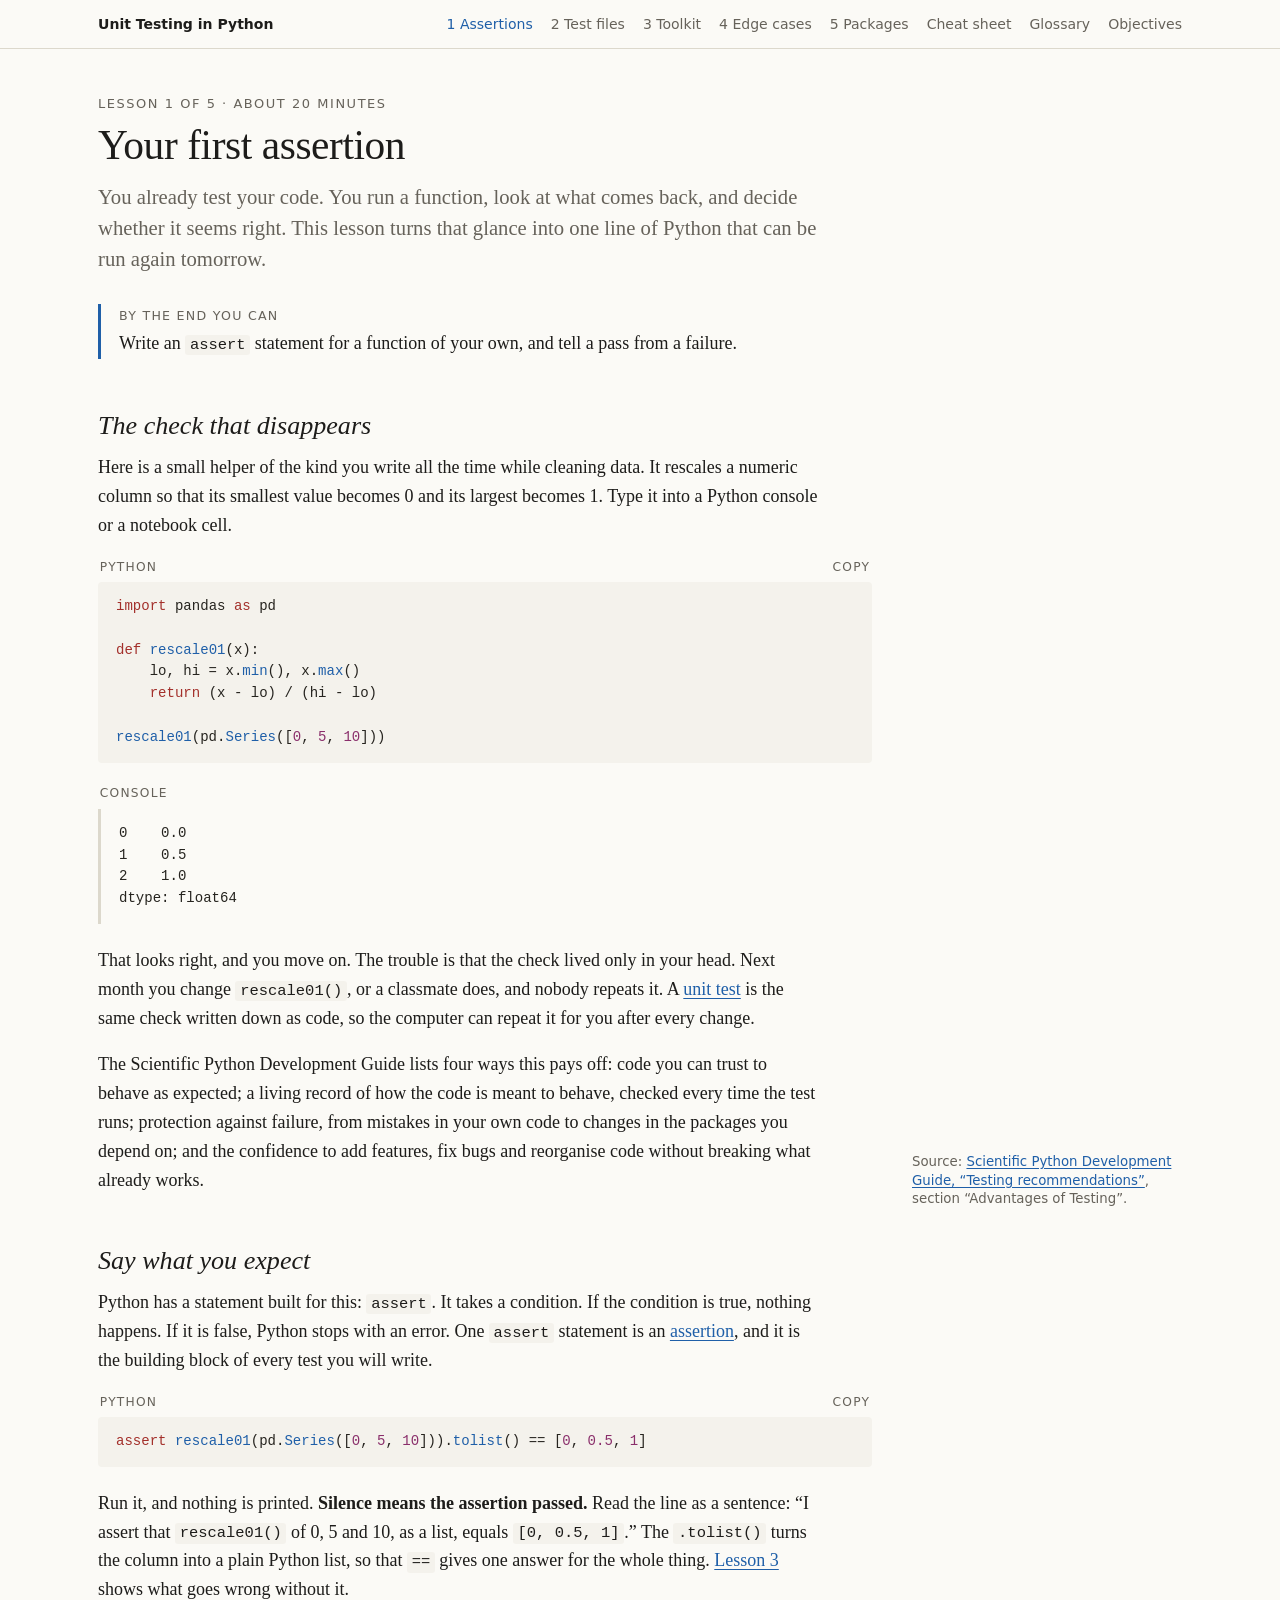
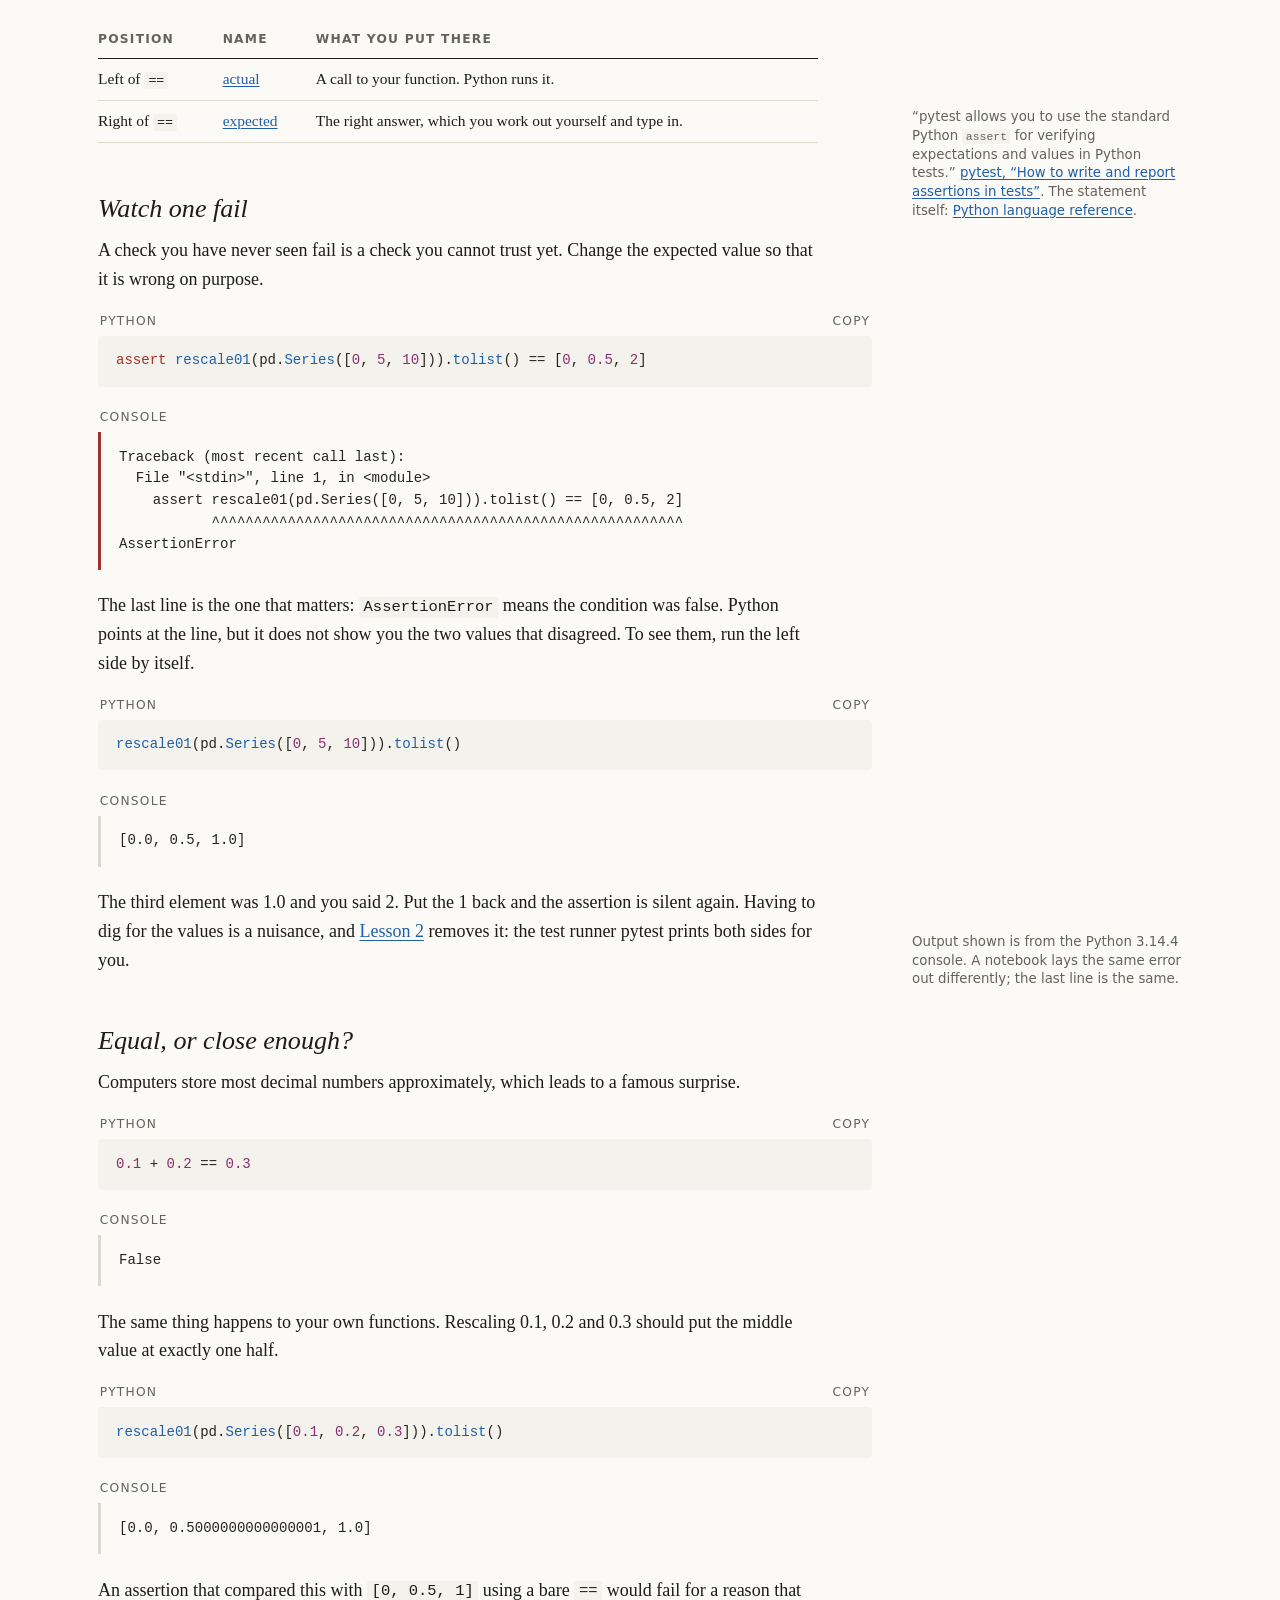
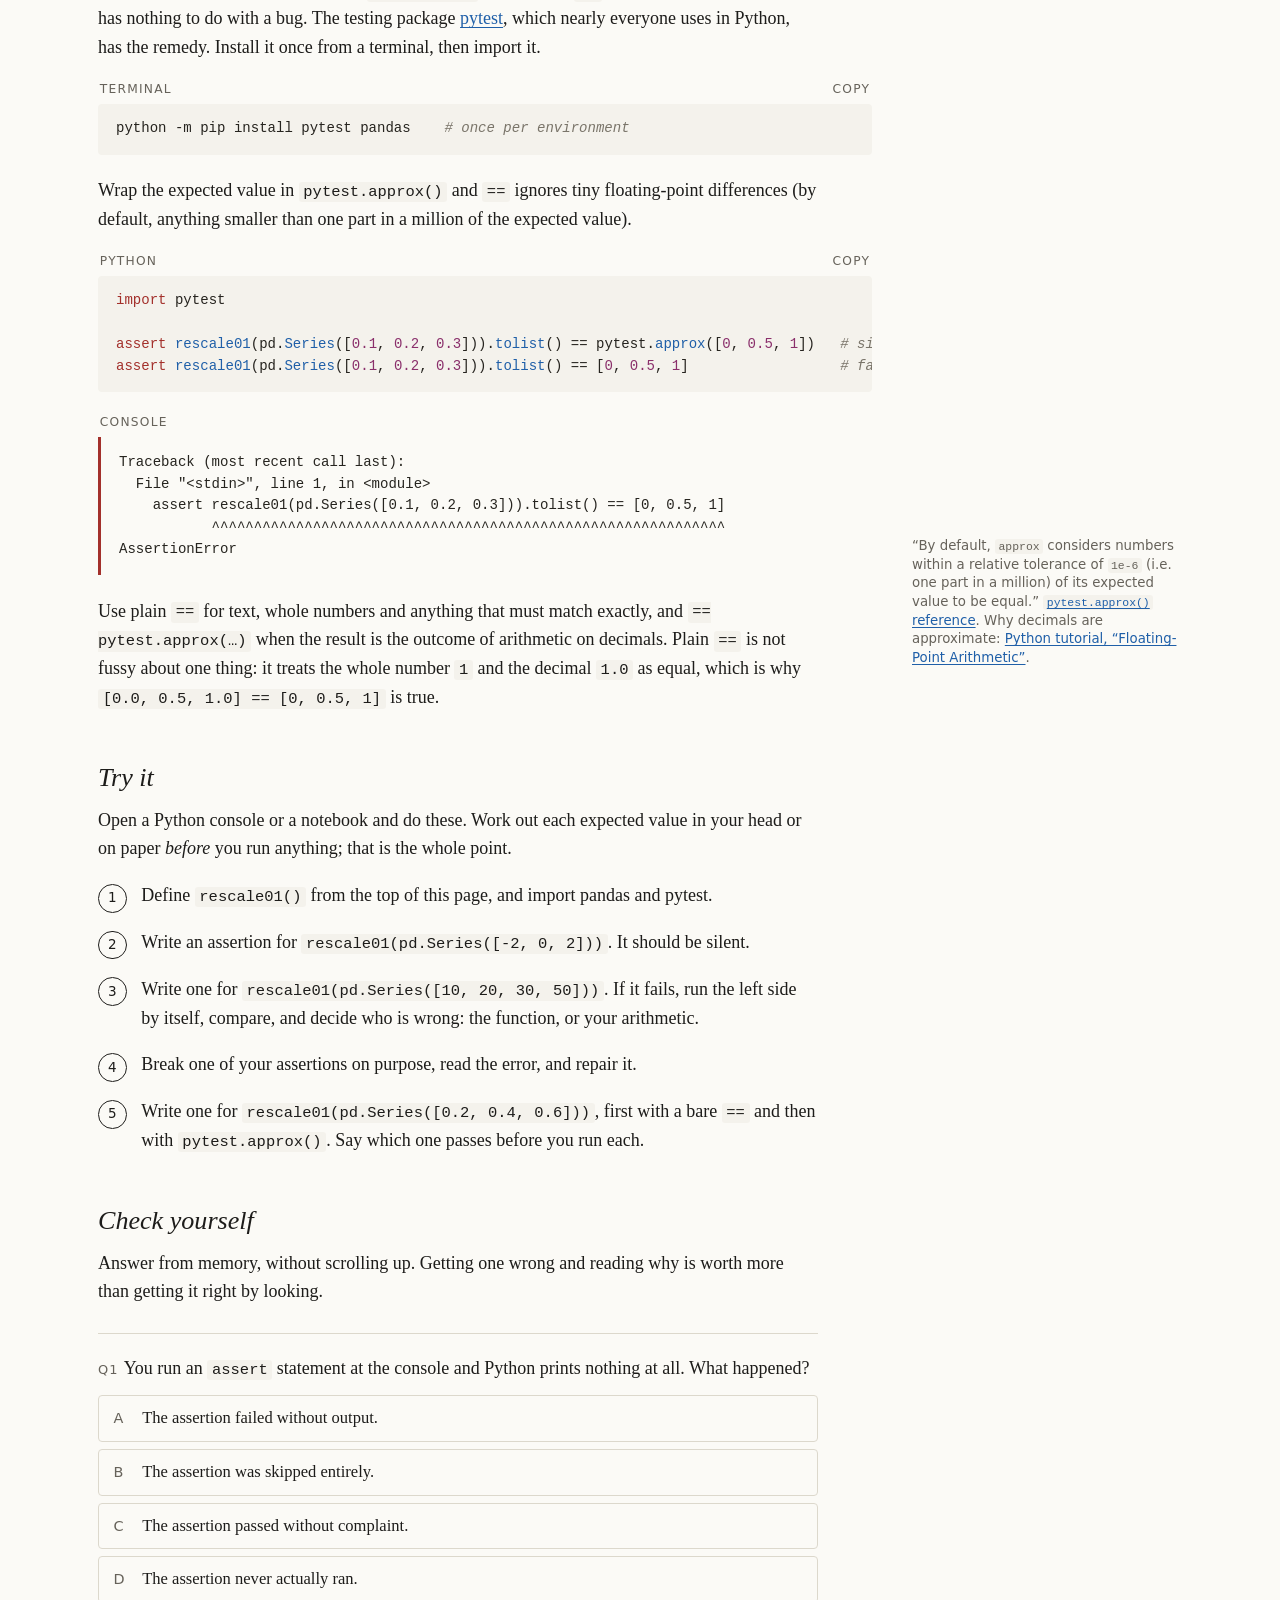
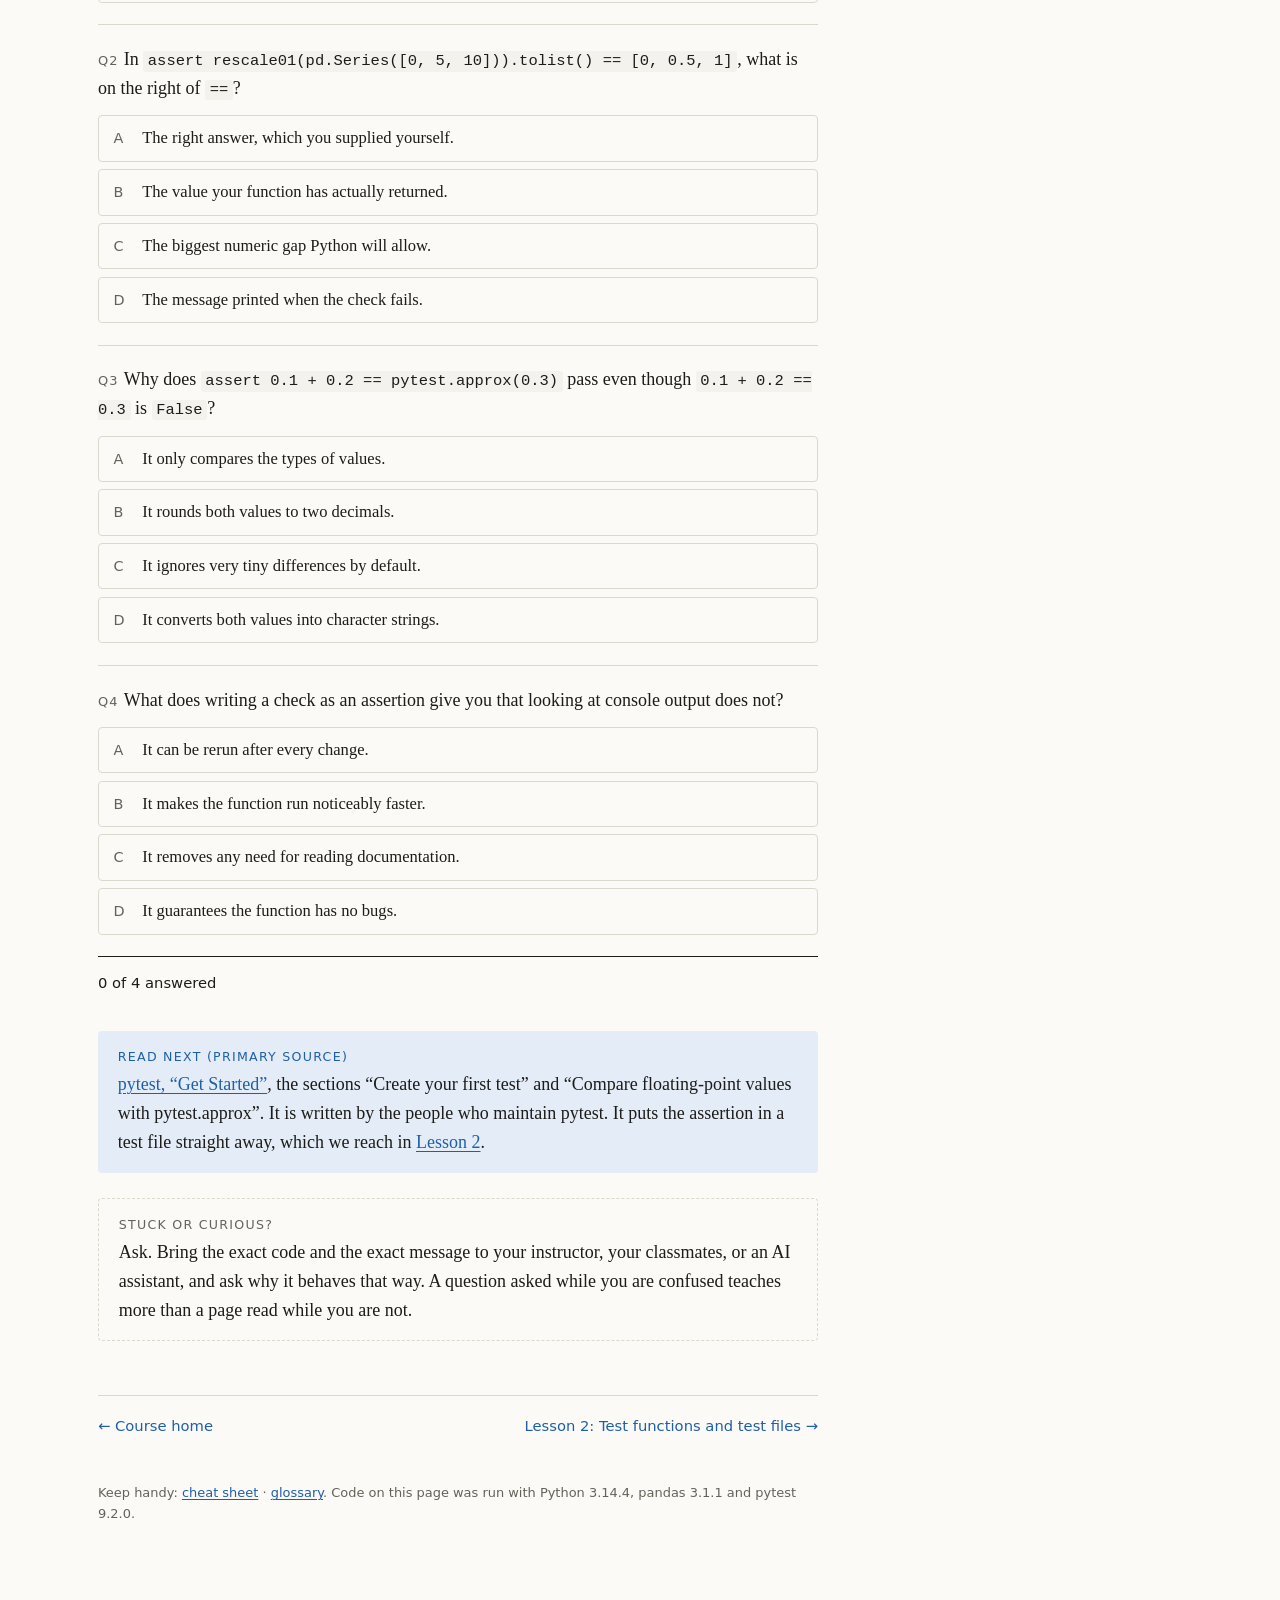
==== lessons/0001-first-assertion.html @ b0f8e0cd "Add five-lesson course on unit testing in Python with pytest Python parallel of the R course (acatli" ====
<!doctype html>
<html lang="en">
<head>
<meta charset="utf-8">
<meta name="viewport" content="width=device-width, initial-scale=1">
<title>Lesson 1: Your first assertion · Unit Testing in Python</title>
<link rel="stylesheet" href="../assets/course.css">
<script src="../assets/course.js" defer></script>
</head>
<body>
<header class="topbar"><div class="topbar-inner">
  <a class="brand" href="../index.html">Unit Testing in Python</a>
  <nav aria-label="Course">
    <a href="0001-first-assertion.html" aria-current="page">1 Assertions</a>
    <a href="0002-test-functions-and-test-files.html">2 Test files</a>
    <a href="0003-choosing-assertions.html">3 Toolkit</a>
    <a href="0004-edge-cases-errors-and-bugs.html">4 Edge cases</a>
    <a href="0005-from-project-to-package.html">5 Packages</a>
    <a href="../reference/cheat-sheet.html">Cheat sheet</a>
    <a href="../reference/glossary.html">Glossary</a>
    <a href="../reference/mastery-objectives.html">Objectives</a>
  </nav>
</div></header>

<main class="page">
  <p class="eyebrow">Lesson 1 of 5 · about 20 minutes</p>
  <h1>Your first assertion</h1>
  <p class="lede">You already test your code. You run a function, look at what comes back, and decide whether it seems right. This lesson turns that glance into one line of Python that can be run again tomorrow.</p>

  <div class="win">
    <span class="label">By the end you can</span>
    <p>Write an <code>assert</code> statement for a function of your own, and tell a pass from a failure.</p>
  </div>

  <h2>The check that disappears</h2>
  <p>Here is a small helper of the kind you write all the time while cleaning data. It rescales a numeric column so that its smallest value becomes 0 and its largest becomes 1. Type it into a Python console or a notebook cell.</p>

  <figure class="code py">
    <figcaption><span>Python</span></figcaption>
<pre><code>import pandas as pd

def rescale01(x):
    lo, hi = x.min(), x.max()
    return (x - lo) / (hi - lo)

rescale01(pd.Series([0, 5, 10]))</code></pre>
  </figure>
  <figure class="code out">
    <figcaption><span>Console</span></figcaption>
<pre>0    0.0
1    0.5
2    1.0
dtype: float64</pre>
  </figure>

  <p>That looks right, and you move on. The trouble is that the check lived only in your head. Next month you change <code>rescale01()</code>, or a classmate does, and nobody repeats it. A <a href="../reference/glossary.html#unit-test">unit test</a> is the same check written down as code, so the computer can repeat it for you after every change.</p>

  <p>The Scientific Python Development Guide lists four ways this pays off: code you can trust to behave as expected; a living record of how the code is meant to behave, checked every time the test runs; protection against failure, from mistakes in your own code to changes in the packages you depend on; and the confidence to add features, fix bugs and reorganise code without breaking what already works.</p>
  <span class="cite">Source: <a href="https://learn.scientific-python.org/development/principles/testing/">Scientific Python Development Guide, “Testing recommendations”</a>, section “Advantages of Testing”.</span>

  <h2>Say what you expect</h2>
  <p>Python has a statement built for this: <code>assert</code>. It takes a condition. If the condition is true, nothing happens. If it is false, Python stops with an error. One <code>assert</code> statement is an <a href="../reference/glossary.html#assertion">assertion</a>, and it is the building block of every test you will write.</p>

  <figure class="code py">
    <figcaption><span>Python</span></figcaption>
<pre><code>assert rescale01(pd.Series([0, 5, 10])).tolist() == [0, 0.5, 1]</code></pre>
  </figure>

  <p>Run it, and nothing is printed. <strong>Silence means the assertion passed.</strong> Read the line as a sentence: “I assert that <code>rescale01()</code> of 0, 5 and 10, as a list, equals <code>[0, 0.5, 1]</code>.” The <code>.tolist()</code> turns the column into a plain Python list, so that <code>==</code> gives one answer for the whole thing. <a href="0003-choosing-assertions.html">Lesson 3</a> shows what goes wrong without it.</p>

  <div class="table-wrap">
  <table>
    <thead><tr><th>Position</th><th>Name</th><th>What you put there</th></tr></thead>
    <tbody>
      <tr><td>Left of <code>==</code></td><td><a href="../reference/glossary.html#actual">actual</a></td><td>A call to your function. Python runs it.</td></tr>
      <tr><td>Right of <code>==</code></td><td><a href="../reference/glossary.html#expected">expected</a></td><td>The right answer, which you work out yourself and type in.</td></tr>
    </tbody>
  </table>
  </div>
  <span class="cite">“pytest allows you to use the standard Python <code>assert</code> for verifying expectations and values in Python tests.” <a href="https://docs.pytest.org/en/stable/how-to/assert.html">pytest, “How to write and report assertions in tests”</a>. The statement itself: <a href="https://docs.python.org/3/reference/simple_stmts.html#the-assert-statement">Python language reference</a>.</span>

  <h2>Watch one fail</h2>
  <p>A check you have never seen fail is a check you cannot trust yet. Change the expected value so that it is wrong on purpose.</p>

  <figure class="code py">
    <figcaption><span>Python</span></figcaption>
<pre><code>assert rescale01(pd.Series([0, 5, 10])).tolist() == [0, 0.5, 2]</code></pre>
  </figure>
  <figure class="code out fail">
    <figcaption><span>Console</span></figcaption>
<pre>Traceback (most recent call last):
  File "&lt;stdin&gt;", line 1, in &lt;module&gt;
    assert rescale01(pd.Series([0, 5, 10])).tolist() == [0, 0.5, 2]
           ^^^^^^^^^^^^^^^^^^^^^^^^^^^^^^^^^^^^^^^^^^^^^^^^^^^^^^^^
AssertionError</pre>
  </figure>

  <p>The last line is the one that matters: <code>AssertionError</code> means the condition was false. Python points at the line, but it does not show you the two values that disagreed. To see them, run the left side by itself.</p>

  <figure class="code py">
    <figcaption><span>Python</span></figcaption>
<pre><code>rescale01(pd.Series([0, 5, 10])).tolist()</code></pre>
  </figure>
  <figure class="code out">
    <figcaption><span>Console</span></figcaption>
<pre>[0.0, 0.5, 1.0]</pre>
  </figure>

  <p>The third element was 1.0 and you said 2. Put the 1 back and the assertion is silent again. Having to dig for the values is a nuisance, and <a href="0002-test-functions-and-test-files.html">Lesson 2</a> removes it: the test runner pytest prints both sides for you.</p>
  <span class="cite">Output shown is from the Python 3.14.4 console. A notebook lays the same error out differently; the last line is the same.</span>

  <h2>Equal, or close enough?</h2>
  <p>Computers store most decimal numbers approximately, which leads to a famous surprise.</p>

  <figure class="code py">
    <figcaption><span>Python</span></figcaption>
<pre><code>0.1 + 0.2 == 0.3</code></pre>
  </figure>
  <figure class="code out">
    <figcaption><span>Console</span></figcaption>
<pre>False</pre>
  </figure>

  <p>The same thing happens to your own functions. Rescaling 0.1, 0.2 and 0.3 should put the middle value at exactly one half.</p>

  <figure class="code py">
    <figcaption><span>Python</span></figcaption>
<pre><code>rescale01(pd.Series([0.1, 0.2, 0.3])).tolist()</code></pre>
  </figure>
  <figure class="code out">
    <figcaption><span>Console</span></figcaption>
<pre>[0.0, 0.5000000000000001, 1.0]</pre>
  </figure>

  <p>An assertion that compared this with <code>[0, 0.5, 1]</code> using a bare <code>==</code> would fail for a reason that has nothing to do with a bug. The testing package <a href="https://docs.pytest.org/">pytest</a>, which nearly everyone uses in Python, has the remedy. Install it once from a terminal, then import it.</p>

  <figure class="code sh">
    <figcaption><span>Terminal</span></figcaption>
<pre><code>python -m pip install pytest pandas    # once per environment</code></pre>
  </figure>

  <p>Wrap the expected value in <code>pytest.approx()</code> and <code>==</code> ignores tiny floating-point differences (by default, anything smaller than one part in a million of the expected value).</p>

  <figure class="code py">
    <figcaption><span>Python</span></figcaption>
<pre><code>import pytest

assert rescale01(pd.Series([0.1, 0.2, 0.3])).tolist() == pytest.approx([0, 0.5, 1])   # silent: passes
assert rescale01(pd.Series([0.1, 0.2, 0.3])).tolist() == [0, 0.5, 1]                  # fails</code></pre>
  </figure>
  <figure class="code out fail">
    <figcaption><span>Console</span></figcaption>
<pre>Traceback (most recent call last):
  File "&lt;stdin&gt;", line 1, in &lt;module&gt;
    assert rescale01(pd.Series([0.1, 0.2, 0.3])).tolist() == [0, 0.5, 1]
           ^^^^^^^^^^^^^^^^^^^^^^^^^^^^^^^^^^^^^^^^^^^^^^^^^^^^^^^^^^^^^
AssertionError</pre>
  </figure>
  <span class="cite">“By default, <code>approx</code> considers numbers within a relative tolerance of <code>1e-6</code> (i.e. one part in a million) of its expected value to be equal.” <a href="https://docs.pytest.org/en/stable/reference/reference.html#pytest.approx"><code>pytest.approx()</code> reference</a>. Why decimals are approximate: <a href="https://docs.python.org/3/tutorial/floatingpoint.html">Python tutorial, “Floating-Point Arithmetic”</a>.</span>

  <p>Use plain <code>==</code> for text, whole numbers and anything that must match exactly, and <code>== pytest.approx(…)</code> when the result is the outcome of arithmetic on decimals. Plain <code>==</code> is not fussy about one thing: it treats the whole number <code>1</code> and the decimal <code>1.0</code> as equal, which is why <code>[0.0, 0.5, 1.0] == [0, 0.5, 1]</code> is true.</p>

  <h2>Try it</h2>
  <p>Open a Python console or a notebook and do these. Work out each expected value in your head or on paper <em>before</em> you run anything; that is the whole point.</p>
  <ol class="steps">
    <li>Define <code>rescale01()</code> from the top of this page, and import pandas and pytest.</li>
    <li>Write an assertion for <code>rescale01(pd.Series([-2, 0, 2]))</code>. It should be silent.</li>
    <li>Write one for <code>rescale01(pd.Series([10, 20, 30, 50]))</code>. If it fails, run the left side by itself, compare, and decide who is wrong: the function, or your arithmetic.</li>
    <li>Break one of your assertions on purpose, read the error, and repair it.</li>
    <li>Write one for <code>rescale01(pd.Series([0.2, 0.4, 0.6]))</code>, first with a bare <code>==</code> and then with <code>pytest.approx()</code>. Say which one passes before you run each.</li>
  </ol>

  <h2>Check yourself</h2>
  <p>Answer from memory, without scrolling up. Getting one wrong and reading why is worth more than getting it right by looking.</p>

  <section class="quiz" data-quiz="lesson-1" aria-label="Lesson 1 quiz">
    <ol class="questions">
      <li class="q">
        <p class="stem">You run an <code>assert</code> statement at the console and Python prints nothing at all. What happened?</p>
        <ul class="opts">
          <li data-correct>The assertion passed without complaint.</li>
          <li>The assertion was skipped entirely.</li>
          <li>The assertion failed without output.</li>
          <li>The assertion never actually ran.</li>
        </ul>
        <p class="why">A passing assertion is silent. Only a failure prints anything: a traceback that ends in <code>AssertionError</code>.</p>
      </li>
      <li class="q">
        <p class="stem">In <code>assert rescale01(pd.Series([0, 5, 10])).tolist() == [0, 0.5, 1]</code>, what is on the right of <code>==</code>?</p>
        <ul class="opts">
          <li data-correct>The right answer, which you supplied yourself.</li>
          <li>The value your function has actually returned.</li>
          <li>The biggest numeric gap Python will allow.</li>
          <li>The message printed when the check fails.</li>
        </ul>
        <p class="why">The left side is the actual result (a call to your function). The right side is the expected result, which comes from you.</p>
      </li>
      <li class="q">
        <p class="stem">Why does <code>assert 0.1 + 0.2 == pytest.approx(0.3)</code> pass even though <code>0.1 + 0.2 == 0.3</code> is <code>False</code>?</p>
        <ul class="opts">
          <li data-correct>It ignores very tiny differences by default.</li>
          <li>It rounds both values to two decimals.</li>
          <li>It converts both values into character strings.</li>
          <li>It only compares the types of values.</li>
        </ul>
        <p class="why"><code>pytest.approx()</code> gives <code>==</code> a small numeric tolerance. A bare <code>==</code> has none, so it fails here.</p>
      </li>
      <li class="q">
        <p class="stem">What does writing a check as an assertion give you that looking at console output does not?</p>
        <ul class="opts">
          <li data-correct>It can be rerun after every change.</li>
          <li>It makes the function run noticeably faster.</li>
          <li>It removes any need for reading documentation.</li>
          <li>It guarantees the function has no bugs.</li>
        </ul>
        <p class="why">A written check is repeatable. It makes bugs less likely, not impossible: a test only covers the cases you thought to write.</p>
      </li>
    </ol>
  </section>

  <div class="box source">
    <span class="label">Read next (primary source)</span>
    <p><a href="https://docs.pytest.org/en/stable/getting-started.html">pytest, “Get Started”</a>, the sections “Create your first test” and “Compare floating-point values with pytest.approx”. It is written by the people who maintain pytest. It puts the assertion in a test file straight away, which we reach in <a href="0002-test-functions-and-test-files.html">Lesson 2</a>.</p>
  </div>

  <div class="box ask">
    <span class="label">Stuck or curious?</span>
    <p>Ask. Bring the exact code and the exact message to your instructor, your classmates, or an AI assistant, and ask why it behaves that way. A question asked while you are confused teaches more than a page read while you are not.</p>
  </div>

  <nav class="pager" aria-label="Lesson">
    <a href="../index.html">← Course home</a>
    <a class="next" href="0002-test-functions-and-test-files.html">Lesson 2: Test functions and test files →</a>
  </nav>
  <p class="colophon">Keep handy: <a href="../reference/cheat-sheet.html">cheat sheet</a> · <a href="../reference/glossary.html">glossary</a>. Code on this page was run with Python 3.14.4, pandas 3.1.1 and pytest 9.2.0.</p>
</main>
</body>
</html>
---- assets/course.css ----
/* Unit Testing in Python: shared course stylesheet.
   Every lesson, reference page and the home page link this one file. */

:root {
  --paper: #fbfaf6;
  --panel: #f3f1ea;
  --ink: #1d1c1a;
  --muted: #66625a;
  --rule: #dcd8cc;
  --accent: #1f5fa8;
  --accent-soft: #e4edf7;
  --good: #1e6f43;
  --good-soft: #e3f1e8;
  --bad: #a3302b;
  --bad-soft: #f8e6e3;
  --warn: #8a5a00;
  --warn-soft: #f8efd8;
  --code-bg: #f4f2ec;
  --code-ink: #26241f;
  --tok-comment: #7a756a;
  --tok-string: #7a4a12;
  --tok-number: #8a2f6b;
  --tok-call: #1f5fa8;
  --tok-keyword: #a3302b;
  --serif: "Iowan Old Style", "Palatino Linotype", Palatino, "Book Antiqua", Georgia, serif;
  --sans: system-ui, -apple-system, "Segoe UI", Roboto, sans-serif;
  --mono: "Cascadia Code", "Cascadia Mono", Consolas, "SF Mono", Menlo, monospace;
  --measure: 40rem;
}

@media (prefers-color-scheme: dark) {
  :root:not([data-theme="light"]) {
    --paper: #17171a;
    --panel: #202024;
    --ink: #e9e6df;
    --muted: #a09c93;
    --rule: #37363b;
    --accent: #86b7ee;
    --accent-soft: #1d2a3a;
    --good: #7fcb9c;
    --good-soft: #17291f;
    --bad: #ef9a93;
    --bad-soft: #331c1a;
    --warn: #e2bb62;
    --warn-soft: #2e2613;
    --code-bg: #1f1f23;
    --code-ink: #e4e1da;
    --tok-comment: #8d897f;
    --tok-string: #e0b07a;
    --tok-number: #dc9ccb;
    --tok-call: #86b7ee;
    --tok-keyword: #ef9a93;
  }
}
:root[data-theme="dark"] {
  --paper: #17171a;
  --panel: #202024;
  --ink: #e9e6df;
  --muted: #a09c93;
  --rule: #37363b;
  --accent: #86b7ee;
  --accent-soft: #1d2a3a;
  --good: #7fcb9c;
  --good-soft: #17291f;
  --bad: #ef9a93;
  --bad-soft: #331c1a;
  --warn: #e2bb62;
  --warn-soft: #2e2613;
  --code-bg: #1f1f23;
  --code-ink: #e4e1da;
  --tok-comment: #8d897f;
  --tok-string: #e0b07a;
  --tok-number: #dc9ccb;
  --tok-call: #86b7ee;
  --tok-keyword: #ef9a93;
}

*, *::before, *::after { box-sizing: border-box; }

html { font-size: 112.5%; -webkit-text-size-adjust: 100%; }

body {
  margin: 0;
  background: var(--paper);
  color: var(--ink);
  font-family: var(--serif);
  line-height: 1.6;
  text-rendering: optimizeLegibility;
}

a { color: var(--accent); text-underline-offset: 0.15em; text-decoration-thickness: 1px; }
a:hover { text-decoration-thickness: 2px; }
:focus-visible { outline: 2px solid var(--accent); outline-offset: 2px; }

/* ---------- Top bar ---------- */

.topbar {
  border-bottom: 1px solid var(--rule);
  font-family: var(--sans);
  font-size: 0.78rem;
}
.topbar-inner {
  max-width: 62rem;
  margin: 0 auto;
  padding: 0.7rem 16px;
  display: flex;
  flex-wrap: wrap;
  gap: 0.4rem 1.2rem;
  align-items: baseline;
}
.topbar .brand { font-weight: 600; color: var(--ink); text-decoration: none; margin-right: auto; }
.topbar nav { display: flex; flex-wrap: wrap; gap: 0.3rem 1rem; }
.topbar nav a { color: var(--muted); text-decoration: none; }
.topbar nav a:hover, .topbar nav a[aria-current="page"] { color: var(--accent); }

/* ---------- Page frame ---------- */

.page {
  max-width: 62rem;
  margin: 0 auto;
  padding: 2.5rem 16px 4rem;
}
.page > * { max-width: var(--measure); }
.page > .wide { max-width: none; }

.eyebrow {
  font-family: var(--sans);
  font-size: 0.72rem;
  letter-spacing: 0.12em;
  text-transform: uppercase;
  color: var(--muted);
  margin: 0 0 0.4rem;
}

h1 {
  font-weight: 400;
  font-size: 2.3rem;
  line-height: 1.12;
  letter-spacing: -0.01em;
  margin: 0 0 0.8rem;
  text-wrap: balance;
}
h2 {
  font-weight: 400;
  font-style: italic;
  font-size: 1.45rem;
  line-height: 1.25;
  margin: 2.8rem 0 0.6rem;
  text-wrap: balance;
}
h3 {
  font-family: var(--sans);
  font-size: 0.8rem;
  letter-spacing: 0.08em;
  text-transform: uppercase;
  color: var(--muted);
  margin: 2rem 0 0.4rem;
}
p { margin: 0 0 1rem; }
.lede { font-size: 1.15rem; line-height: 1.5; color: var(--muted); margin-bottom: 1.6rem; }

ul, ol { padding-left: 1.3rem; margin: 0 0 1rem; }
li { margin-bottom: 0.3rem; }

hr { border: 0; border-top: 1px solid var(--rule); margin: 2.5rem 0; }

/* The single "win" a lesson promises */
.win {
  border-left: 3px solid var(--accent);
  padding: 0.1rem 0 0.1rem 1rem;
  margin: 0 0 2rem;
}
.win .label, .box .label {
  display: block;
  font-family: var(--sans);
  font-size: 0.7rem;
  letter-spacing: 0.1em;
  text-transform: uppercase;
  color: var(--muted);
  margin-bottom: 0.15rem;
}
.win p { margin: 0; }

/* ---------- Code ---------- */

code, pre, kbd { font-family: var(--mono); font-variant-ligatures: none; }
code { font-size: 0.86em; background: var(--code-bg); padding: 0.08em 0.3em; border-radius: 3px; }
kbd {
  font-size: 0.78em; border: 1px solid var(--rule); border-bottom-width: 2px;
  border-radius: 4px; padding: 0.05em 0.35em; background: var(--panel);
}

figure.code { margin: 0 0 1.2rem; max-width: 43rem; }
figure.code figcaption {
  font-family: var(--sans);
  font-size: 0.68rem;
  letter-spacing: 0.1em;
  text-transform: uppercase;
  color: var(--muted);
  display: flex;
  justify-content: space-between;
  align-items: baseline;
  padding: 0 0.1rem 0.25rem;
}
pre {
  margin: 0;
  background: var(--code-bg);
  color: var(--code-ink);
  font-size: 0.78rem;
  line-height: 1.55;
  padding: 0.8rem 1rem;
  border-radius: 4px;
  overflow-x: auto;
  tab-size: 2;
}
pre code { background: none; padding: 0; font-size: inherit; }
figure.code.out pre { border-left: 3px solid var(--rule); background: transparent; border-radius: 0; }
figure.code.out.fail pre { border-left-color: var(--bad); }
figure.code.out.pass pre { border-left-color: var(--good); }

.tok-c { color: var(--tok-comment); font-style: italic; }
.tok-s { color: var(--tok-string); }
.tok-n { color: var(--tok-number); }
.tok-f { color: var(--tok-call); }
.tok-k { color: var(--tok-keyword); }

.copy-btn {
  font: inherit; letter-spacing: inherit; text-transform: inherit;
  background: none; border: 0; color: var(--muted); cursor: pointer; padding: 0;
}
.copy-btn:hover { color: var(--accent); }

/* ---------- Boxes ---------- */

.box {
  background: var(--panel);
  border-radius: 4px;
  padding: 0.9rem 1.1rem;
  margin: 1.4rem 0;
}
.box > :last-child { margin-bottom: 0; }
.box.trap { background: var(--warn-soft); }
.box.trap .label { color: var(--warn); }
.box.source { background: var(--accent-soft); }
.box.source .label { color: var(--accent); }
.box.ask { background: transparent; border: 1px dashed var(--rule); }

blockquote {
  margin: 1.4rem 0;
  padding-left: 1rem;
  border-left: 3px solid var(--rule);
  font-style: italic;
}
blockquote footer { font-style: normal; font-size: 0.85rem; color: var(--muted); margin-top: 0.3rem; }

/* Citations: small, in the margin on wide screens */
.cite {
  display: block;
  font-family: var(--sans);
  font-size: 0.74rem;
  line-height: 1.4;
  color: var(--muted);
  margin: -0.4rem 0 1rem;
}
@media (min-width: 68rem) {
  .cite {
    float: right;
    clear: right;
    width: 15rem;
    max-width: 15rem;
    margin: -3.3rem 0 0.8rem 0;
  }
  .page > .wide { clear: both; }
}

/* Numbered practice steps */
ol.steps { list-style: none; padding: 0; counter-reset: step; }
ol.steps > li {
  counter-increment: step;
  position: relative;
  padding-left: 2.4rem;
  margin-bottom: 1rem;
}
ol.steps > li::before {
  content: counter(step);
  position: absolute; left: 0; top: 0.15rem;
  width: 1.6rem; height: 1.6rem; border-radius: 50%;
  border: 1px solid var(--ink);
  font-family: var(--sans); font-size: 0.75rem;
  display: grid; place-items: center;
}
ol.steps figure.code { margin-top: 0.5rem; }

/* File tree */
pre.tree { background: transparent; border: 1px solid var(--rule); }

/* ---------- Tables ---------- */

.table-wrap { overflow-x: auto; margin: 0 0 1.4rem; }
table { border-collapse: collapse; width: 100%; font-size: 0.86rem; }
th, td { text-align: left; vertical-align: top; padding: 0.45rem 0.9rem 0.45rem 0; border-bottom: 1px solid var(--rule); }
th {
  font-family: var(--sans); font-size: 0.68rem; letter-spacing: 0.1em;
  text-transform: uppercase; color: var(--muted); font-weight: 600;
  border-bottom: 1px solid var(--ink);
}
td code { white-space: nowrap; }

/* ---------- Glossary ---------- */

dl.glossary dt { font-weight: 600; margin-top: 1.2rem; scroll-margin-top: 1rem; }
dl.glossary dd { margin: 0.15rem 0 0; }
dl.glossary dd .where { font-family: var(--sans); font-size: 0.74rem; color: var(--muted); }
dl.glossary dt:target { background: var(--accent-soft); }

/* ---------- Quiz ---------- */

.quiz { margin: 1.5rem 0 2rem; }
.quiz ol.questions { list-style: none; padding: 0; margin: 0; counter-reset: q; }
.quiz .q {
  counter-increment: q;
  border-top: 1px solid var(--rule);
  padding: 1.1rem 0 0.6rem;
  margin: 0;
}
.quiz .stem { margin-bottom: 0.7rem; }
.quiz .stem::before {
  content: "Q" counter(q) "  ";
  font-family: var(--sans); font-size: 0.72rem; letter-spacing: 0.08em; color: var(--muted);
}
.quiz .q pre { margin-bottom: 0.7rem; }
.quiz ul.opts { list-style: none; padding: 0; margin: 0 0 0.6rem; display: grid; gap: 0.4rem; }
.quiz ul.opts li { margin: 0; }
.quiz button.opt {
  width: 100%;
  text-align: left;
  font: inherit;
  font-size: 0.92rem;
  color: var(--ink);
  background: transparent;
  border: 1px solid var(--rule);
  border-radius: 4px;
  padding: 0.5rem 0.8rem;
  cursor: pointer;
  display: flex;
  gap: 0.6rem;
  align-items: baseline;
}
.quiz button.opt .mark { font-family: var(--sans); font-size: 0.8rem; width: 1rem; flex: none; color: var(--muted); }
.quiz button.opt:hover:not(:disabled) { border-color: var(--accent); background: var(--accent-soft); }
.quiz button.opt:disabled { cursor: default; color: var(--muted); }
.quiz button.opt.is-correct { border-color: var(--good); background: var(--good-soft); color: var(--ink); }
.quiz button.opt.is-correct .mark { color: var(--good); }
.quiz button.opt.is-wrong { border-color: var(--bad); background: var(--bad-soft); color: var(--ink); }
.quiz button.opt.is-wrong .mark { color: var(--bad); }
.quiz .why { font-size: 0.9rem; color: var(--muted); margin: 0 0 0.6rem; }
.js .quiz .why { display: none; }
.js .quiz .q.answered .why { display: block; }
.quiz .verdict { font-family: var(--sans); font-size: 0.75rem; font-weight: 600; letter-spacing: 0.06em; text-transform: uppercase; margin-right: 0.4rem; }
.quiz .verdict.good { color: var(--good); }
.quiz .verdict.bad { color: var(--bad); }
.quiz .tally {
  border-top: 1px solid var(--ink);
  padding-top: 0.8rem;
  font-family: var(--sans);
  font-size: 0.82rem;
  display: flex; flex-wrap: wrap; gap: 0.5rem 1rem; align-items: center; justify-content: space-between;
}
.quiz .tally button {
  font: inherit; color: var(--accent); background: none;
  border: 1px solid var(--accent); border-radius: 4px; padding: 0.3rem 0.8rem; cursor: pointer;
}
.quiz .tally button:hover { background: var(--accent-soft); }

/* ---------- Course home ---------- */

ol.toc { list-style: none; padding: 0; margin: 1.5rem 0 2rem; }
ol.toc li { border-top: 1px solid var(--rule); margin: 0; }
ol.toc li:last-child { border-bottom: 1px solid var(--rule); }
ol.toc a {
  display: grid;
  grid-template-columns: 2.2rem 1fr;
  gap: 0 0.6rem;
  padding: 0.9rem 0;
  text-decoration: none;
  color: var(--ink);
}
ol.toc a:hover .t { color: var(--accent); }
ol.toc .n { font-family: var(--sans); font-size: 0.8rem; color: var(--muted); padding-top: 0.25rem; }
ol.toc .t { font-size: 1.15rem; display: block; }
ol.toc .d { font-size: 0.9rem; color: var(--muted); display: block; }
ol.toc .done { font-family: var(--sans); font-size: 0.7rem; color: var(--good); margin-left: 0.5rem; white-space: nowrap; }

/* ---------- Lesson footer ---------- */

.pager {
  display: flex; justify-content: space-between; gap: 1rem;
  border-top: 1px solid var(--rule);
  margin-top: 3rem; padding-top: 1rem;
  font-family: var(--sans); font-size: 0.82rem;
}
.pager a { text-decoration: none; }
.pager .next { margin-left: auto; text-align: right; }

.colophon { font-family: var(--sans); font-size: 0.72rem; color: var(--muted); margin-top: 2.5rem; }

/* ---------- Small screens & print ---------- */

@media (max-width: 34rem) {
  html { font-size: 106%; }
  h1 { font-size: 1.9rem; }
}

@media print {
  :root {
    --paper: #fff; --panel: #f4f4f4; --ink: #000; --muted: #444; --rule: #bbb;
    --accent: #000; --code-bg: #f4f4f4; --code-ink: #000;
    --tok-comment: #555; --tok-string: #000; --tok-number: #000; --tok-call: #000; --tok-keyword: #000;
  }
  html { font-size: 10.5pt; }
  .topbar, .pager, .copy-btn, .quiz .tally button, .no-print { display: none !important; }
  .page { padding: 0; max-width: none; }
  .page > * { max-width: none; }
  .cite { float: none; width: auto; margin: -0.3rem 0 0.8rem; }
  pre { white-space: pre-wrap; border: 1px solid var(--rule); }
  figure.code, .box, tr, .quiz .q { break-inside: avoid; }
  h2, h3 { break-after: avoid; }
  a { color: inherit; text-decoration: none; }
}
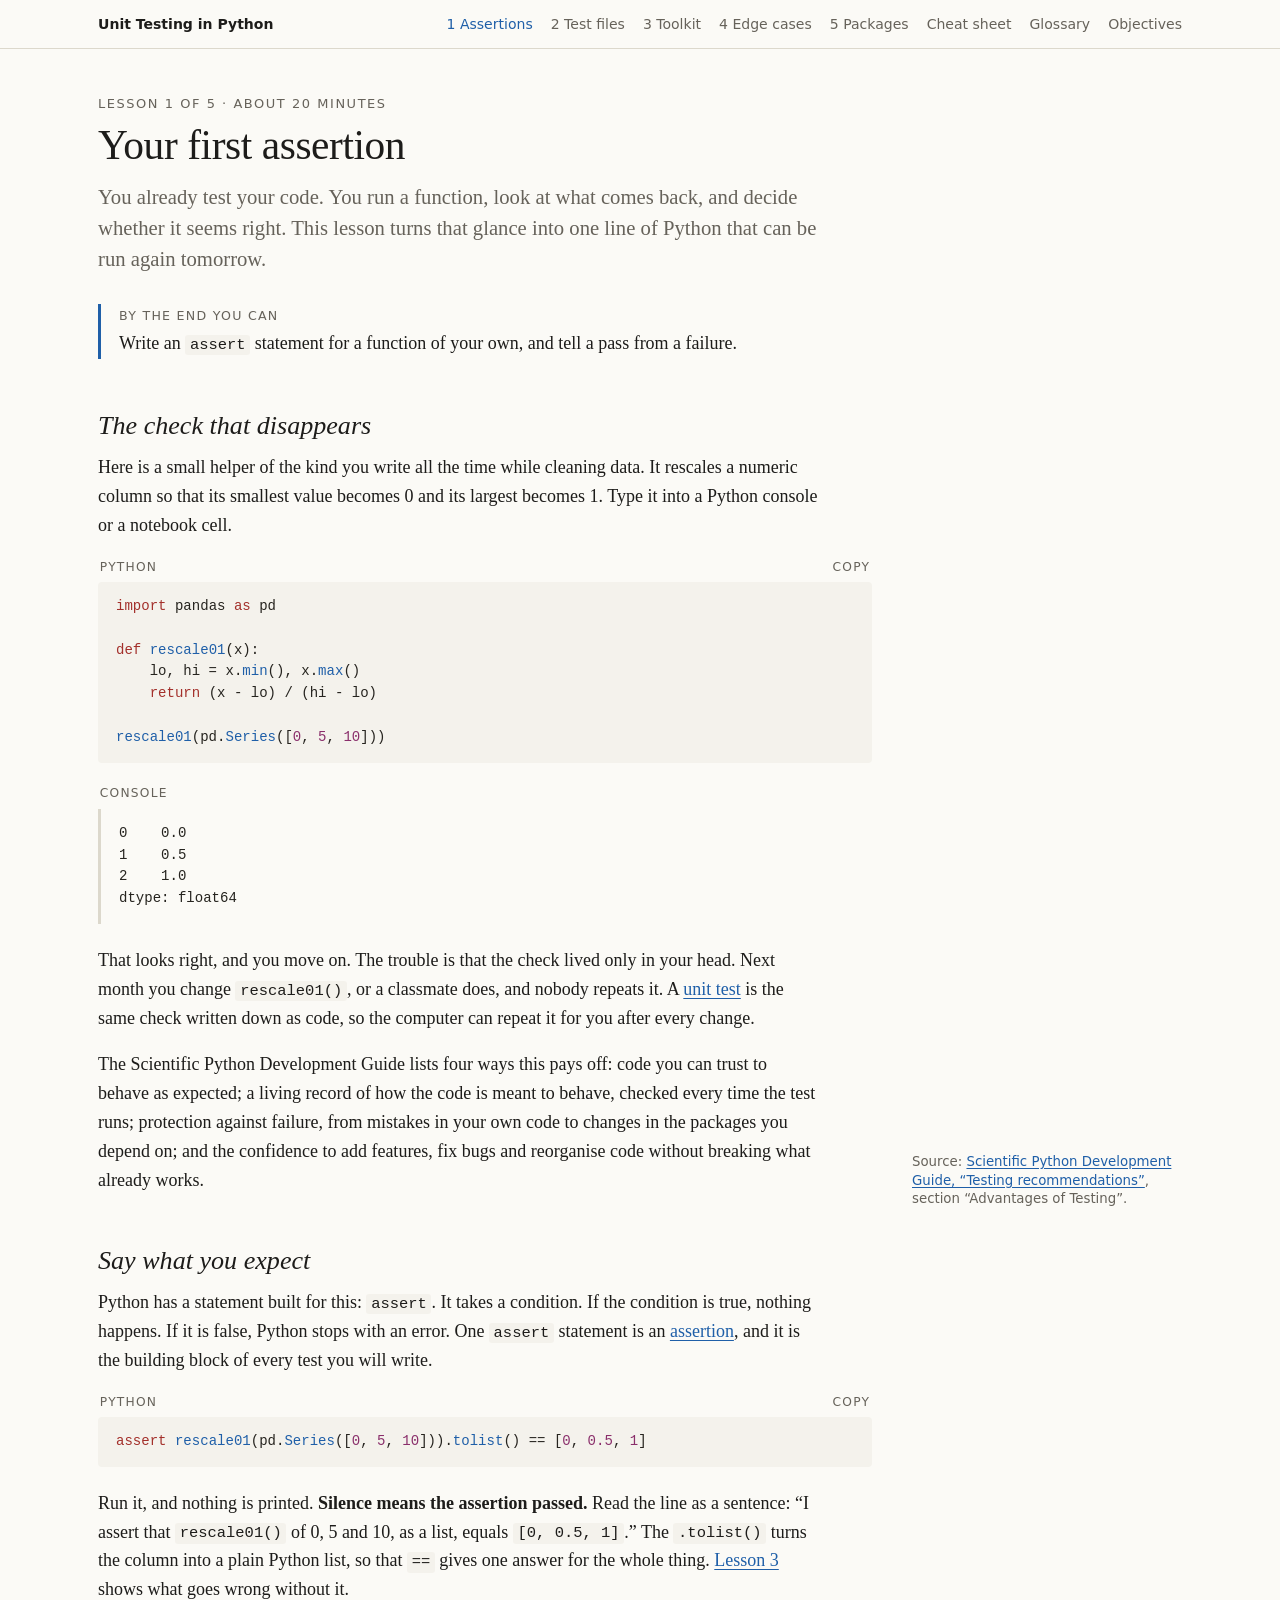
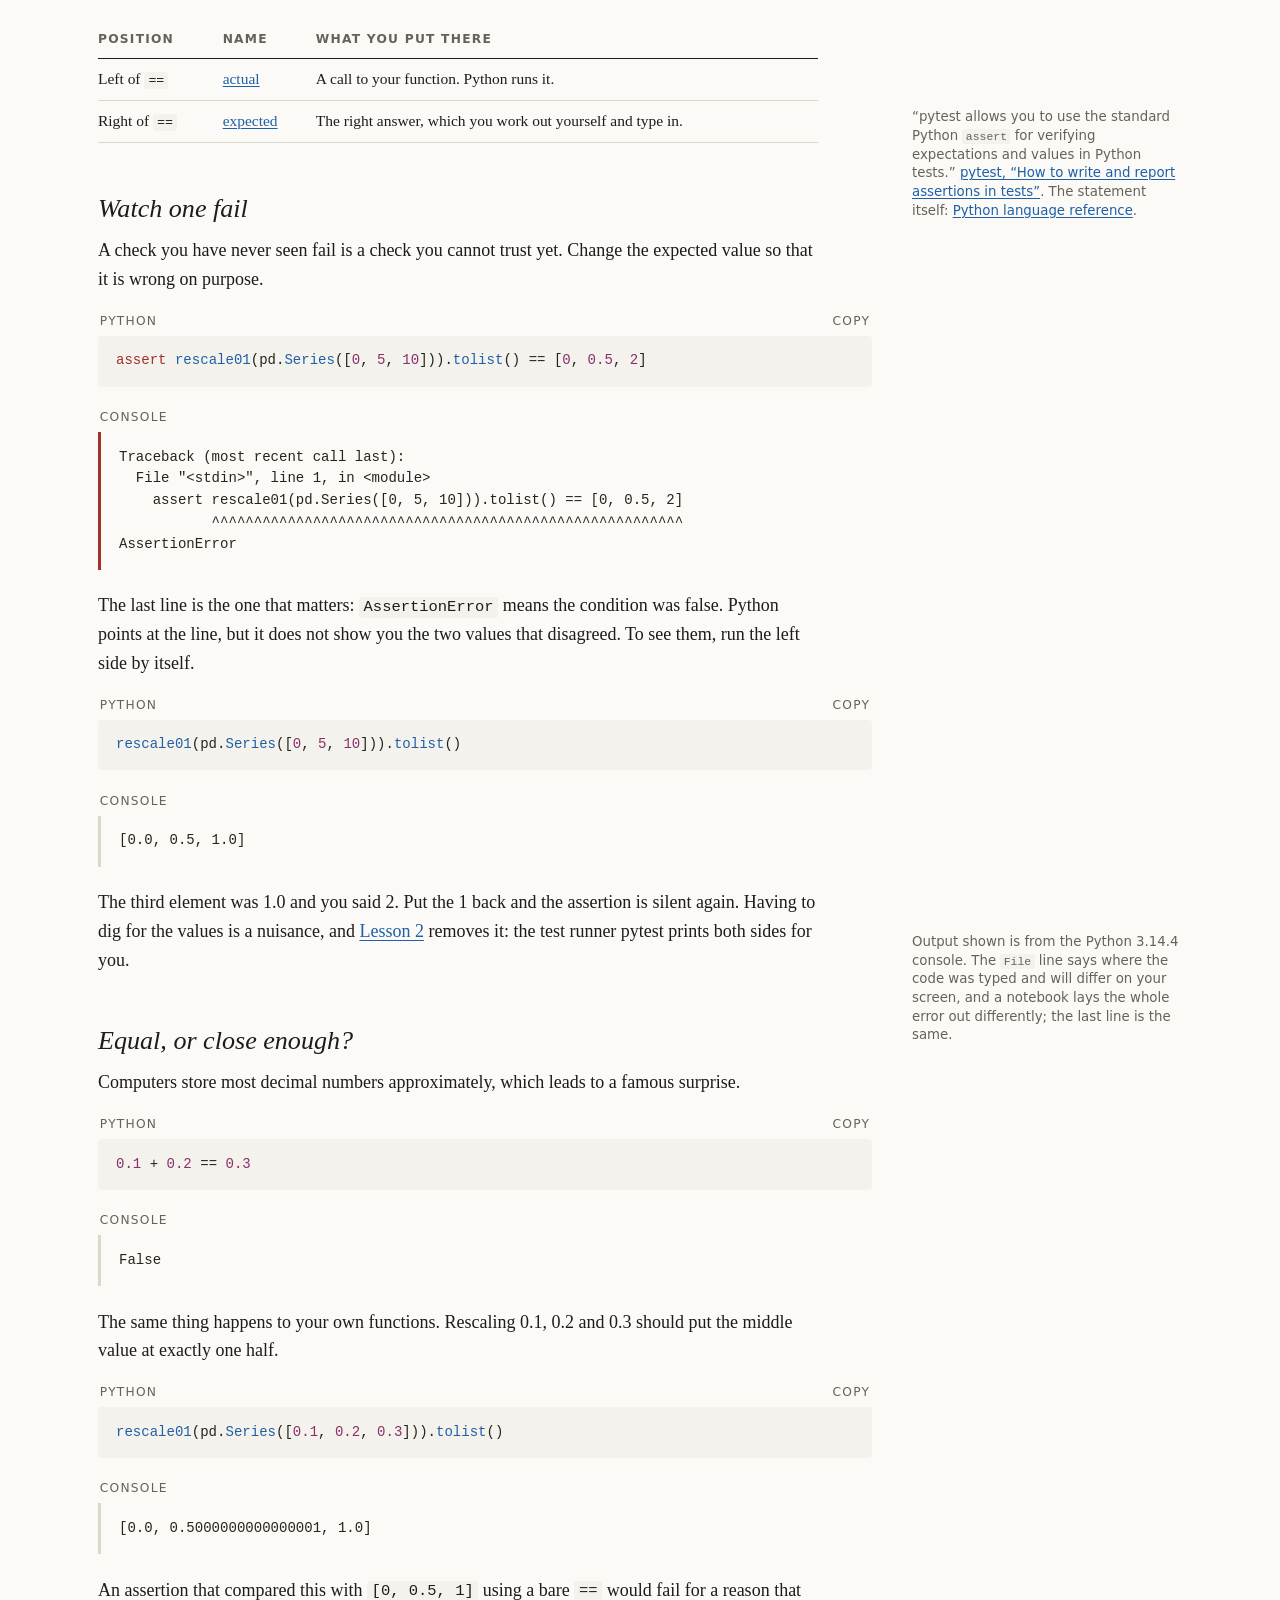
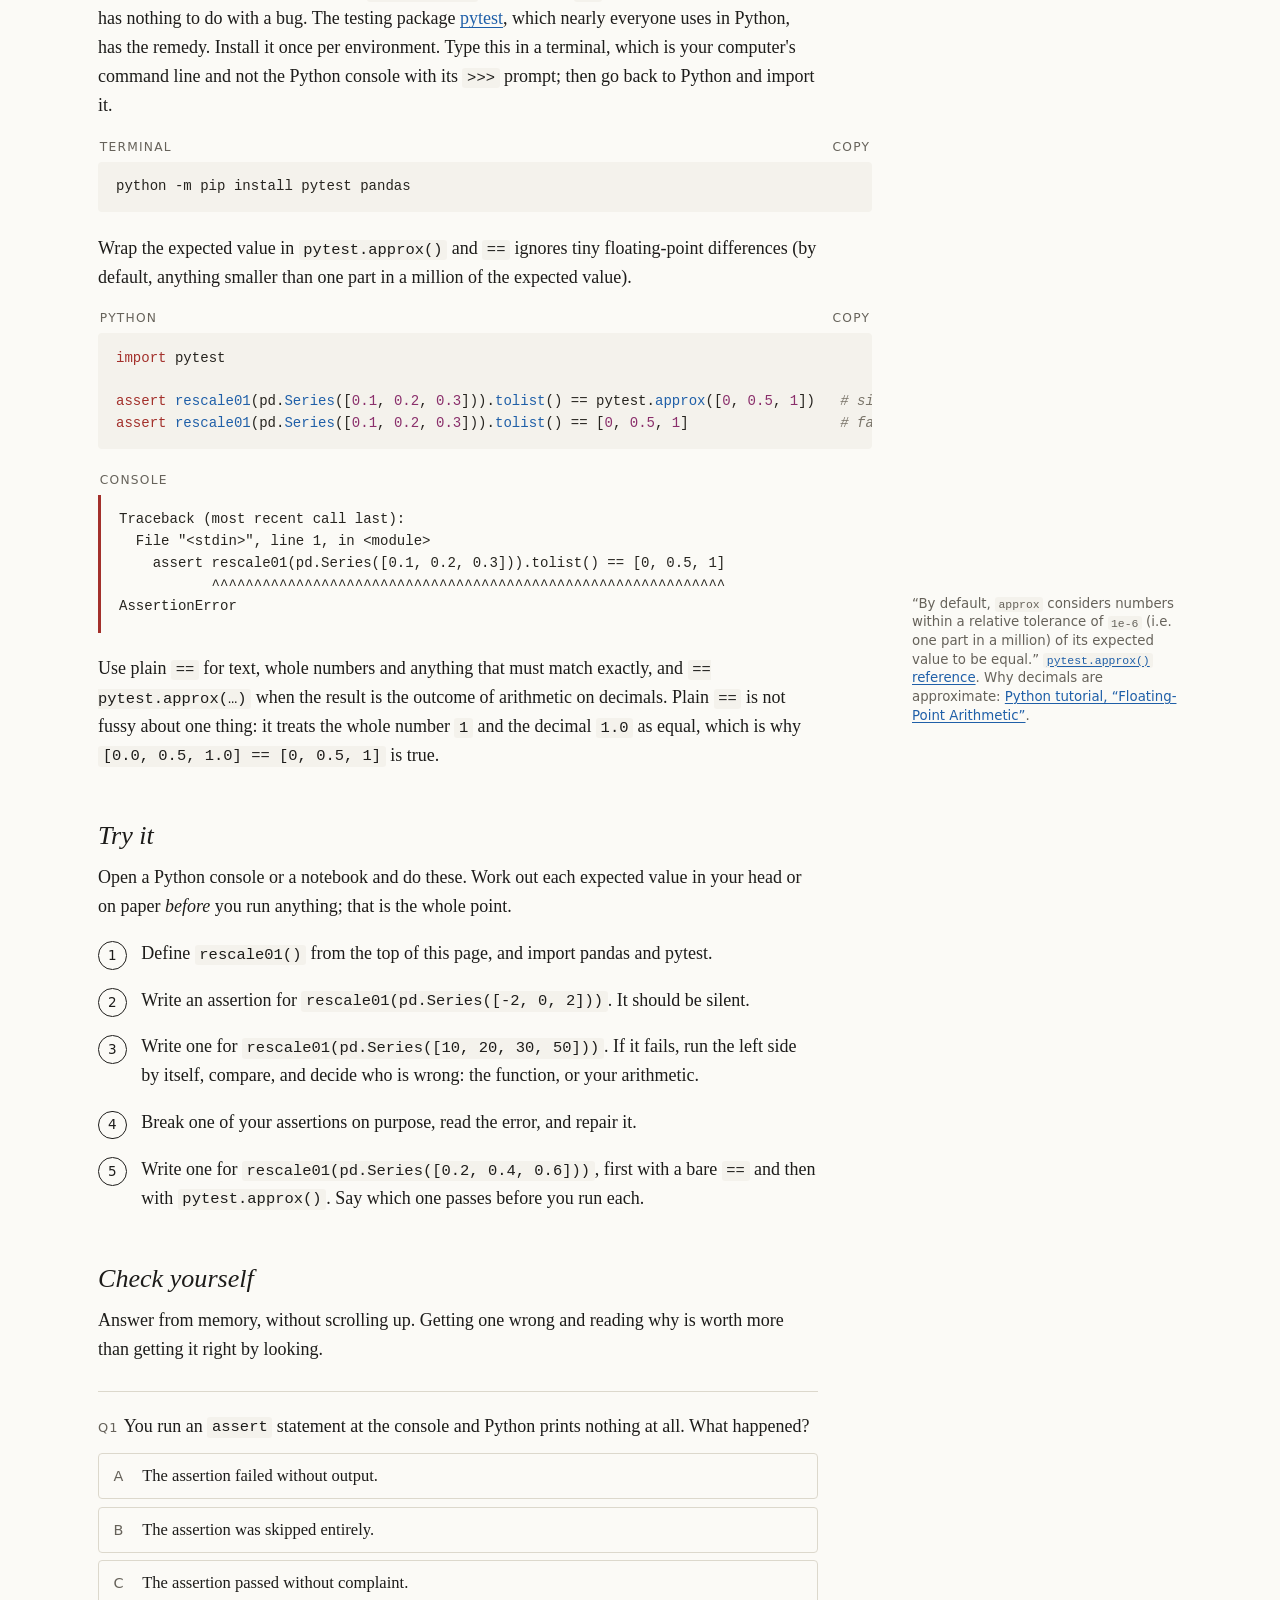
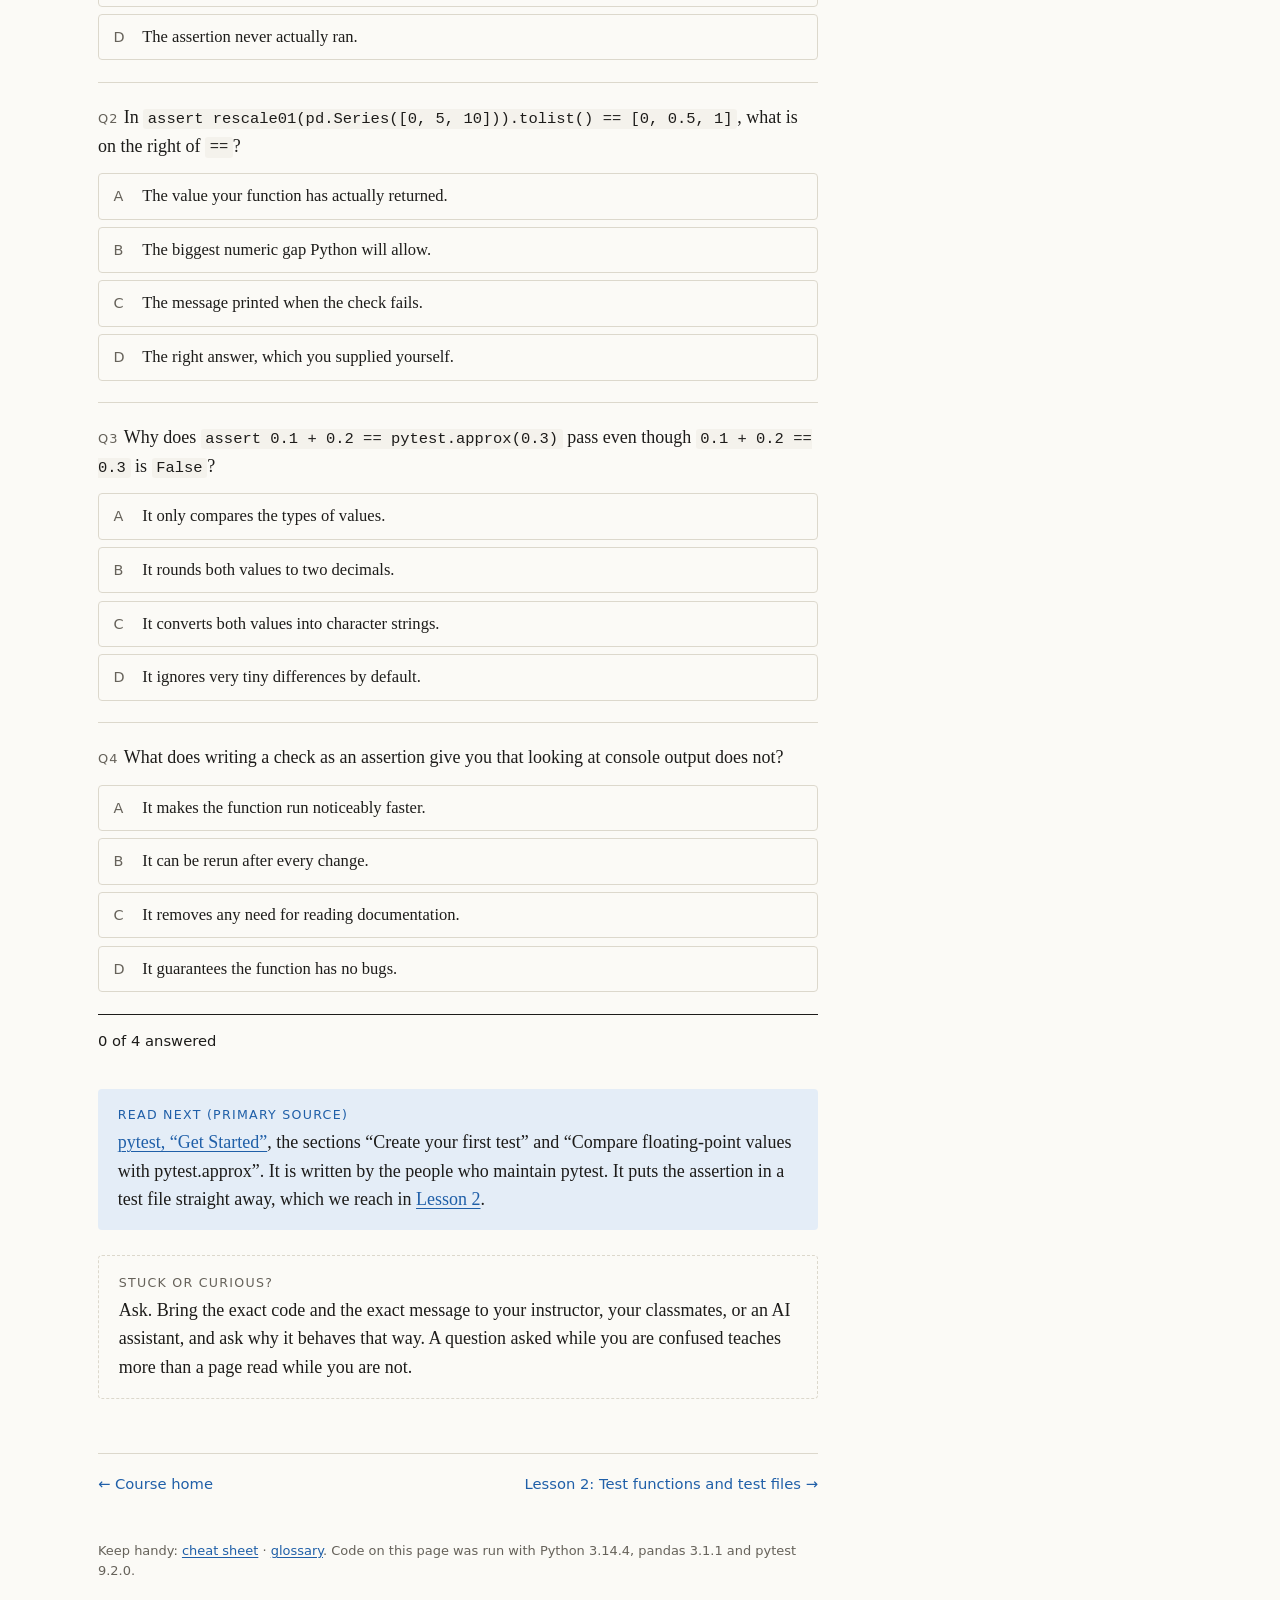
==== commit 67bf9ec2: "Apply review fixes: align examples with the student's path - Finished project and package now hold e" ====
--- a/lessons/0001-first-assertion.html
+++ b/lessons/0001-first-assertion.html
@@ -107,7 +107,7 @@
   </figure>
 
   <p>The third element was 1.0 and you said 2. Put the 1 back and the assertion is silent again. Having to dig for the values is a nuisance, and <a href="0002-test-functions-and-test-files.html">Lesson 2</a> removes it: the test runner pytest prints both sides for you.</p>
-  <span class="cite">Output shown is from the Python 3.14.4 console. A notebook lays the same error out differently; the last line is the same.</span>
+  <span class="cite">Output shown is from the Python 3.14.4 console. The <code>File</code> line says where the code was typed and will differ on your screen, and a notebook lays the whole error out differently; the last line is the same.</span>
 
   <h2>Equal, or close enough?</h2>
   <p>Computers store most decimal numbers approximately, which leads to a famous surprise.</p>
@@ -132,11 +132,11 @@
 <pre>[0.0, 0.5000000000000001, 1.0]</pre>
   </figure>
 
-  <p>An assertion that compared this with <code>[0, 0.5, 1]</code> using a bare <code>==</code> would fail for a reason that has nothing to do with a bug. The testing package <a href="https://docs.pytest.org/">pytest</a>, which nearly everyone uses in Python, has the remedy. Install it once from a terminal, then import it.</p>
+  <p>An assertion that compared this with <code>[0, 0.5, 1]</code> using a bare <code>==</code> would fail for a reason that has nothing to do with a bug. The testing package <a href="https://docs.pytest.org/">pytest</a>, which nearly everyone uses in Python, has the remedy. Install it once per environment. Type this in a terminal, which is your computer's command line and not the Python console with its <code>&gt;&gt;&gt;</code> prompt; then go back to Python and import it.</p>
 
   <figure class="code sh">
     <figcaption><span>Terminal</span></figcaption>
-<pre><code>python -m pip install pytest pandas    # once per environment</code></pre>
+<pre><code>python -m pip install pytest pandas</code></pre>
   </figure>
 
   <p>Wrap the expected value in <code>pytest.approx()</code> and <code>==</code> ignores tiny floating-point differences (by default, anything smaller than one part in a million of the expected value).</p>
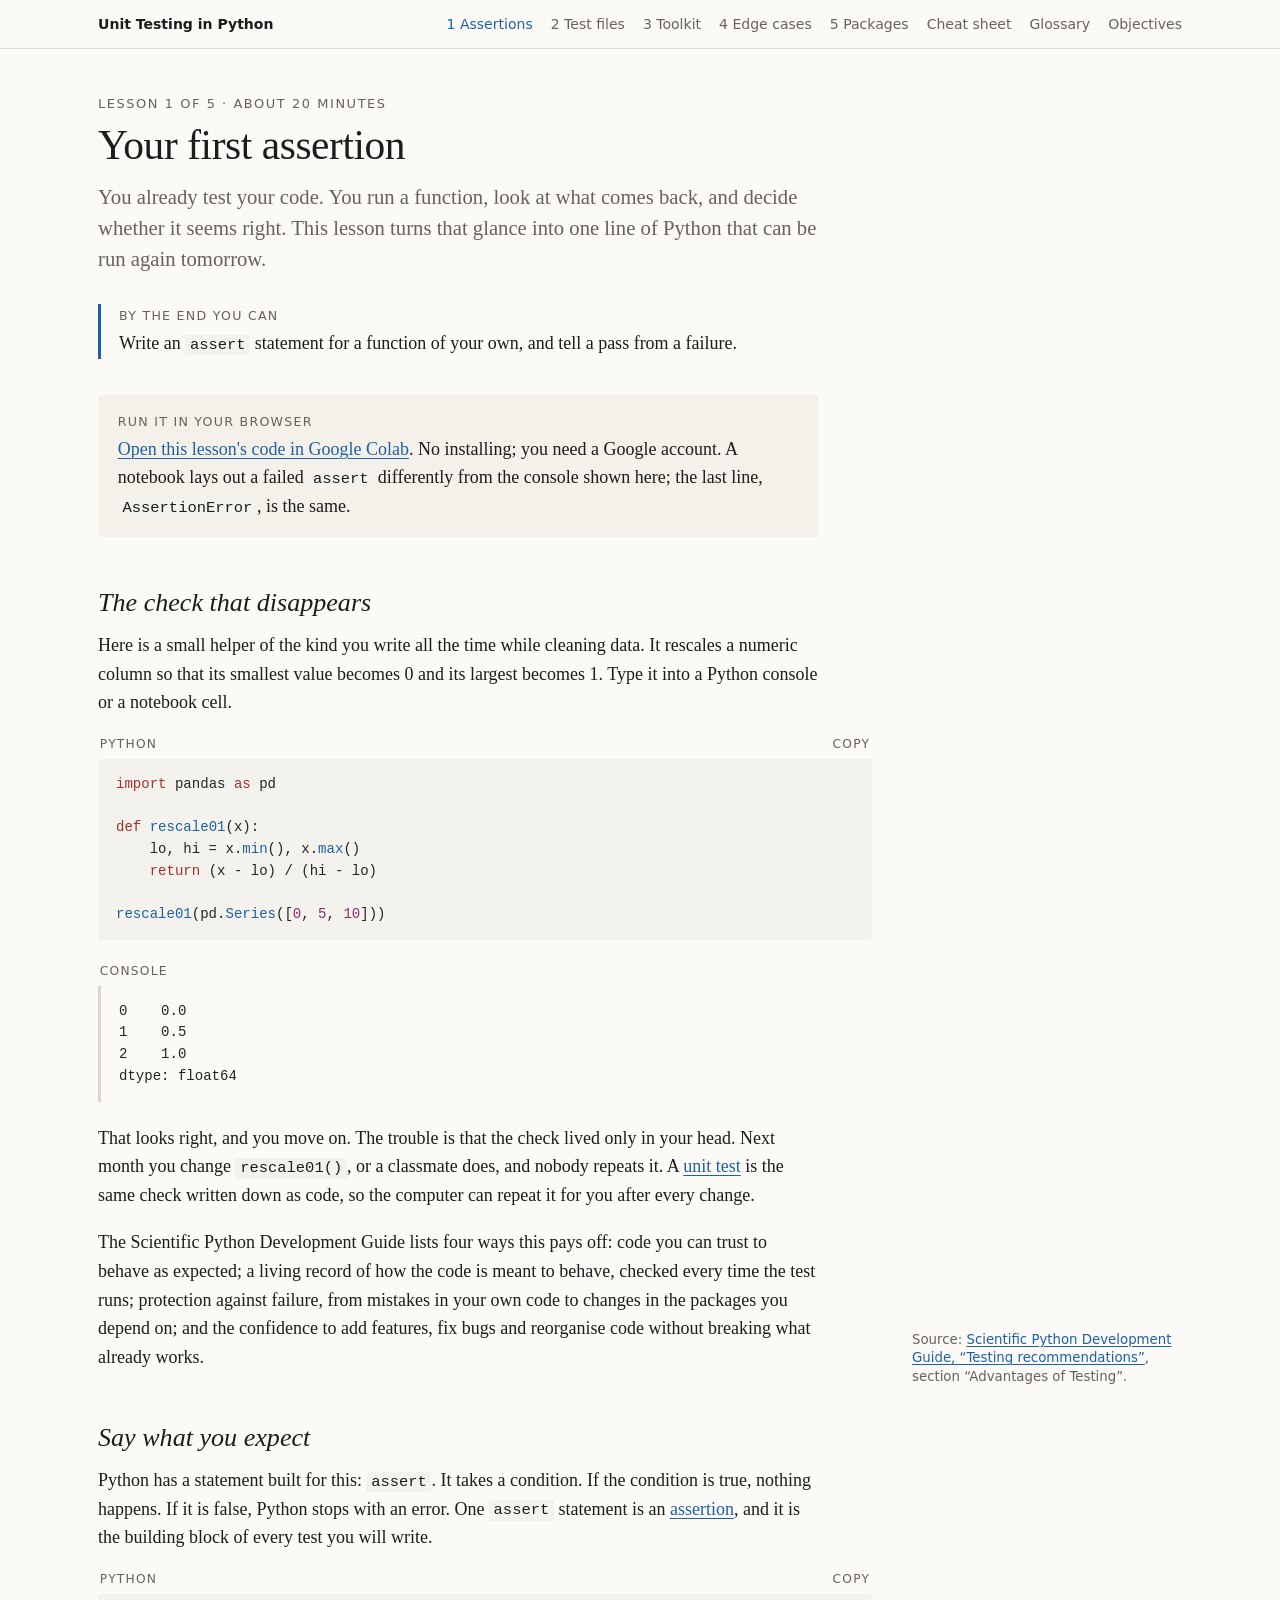
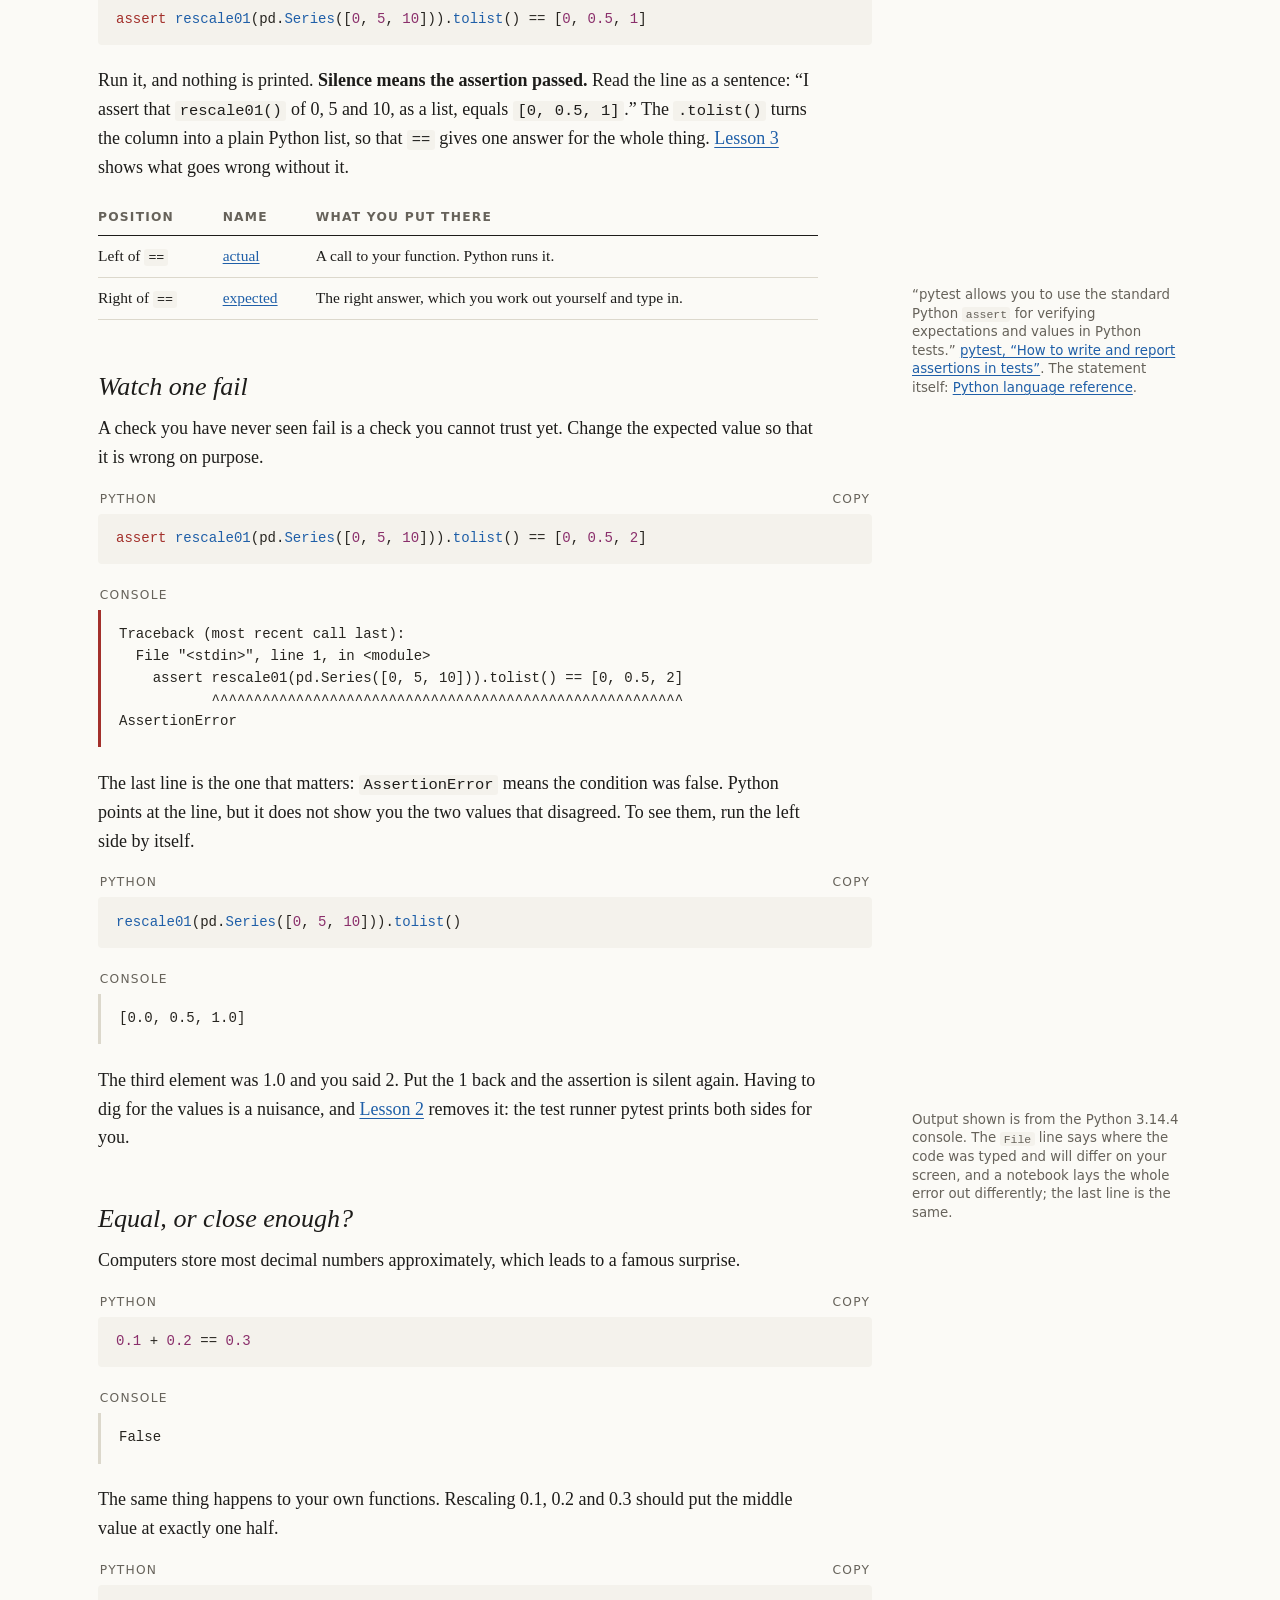
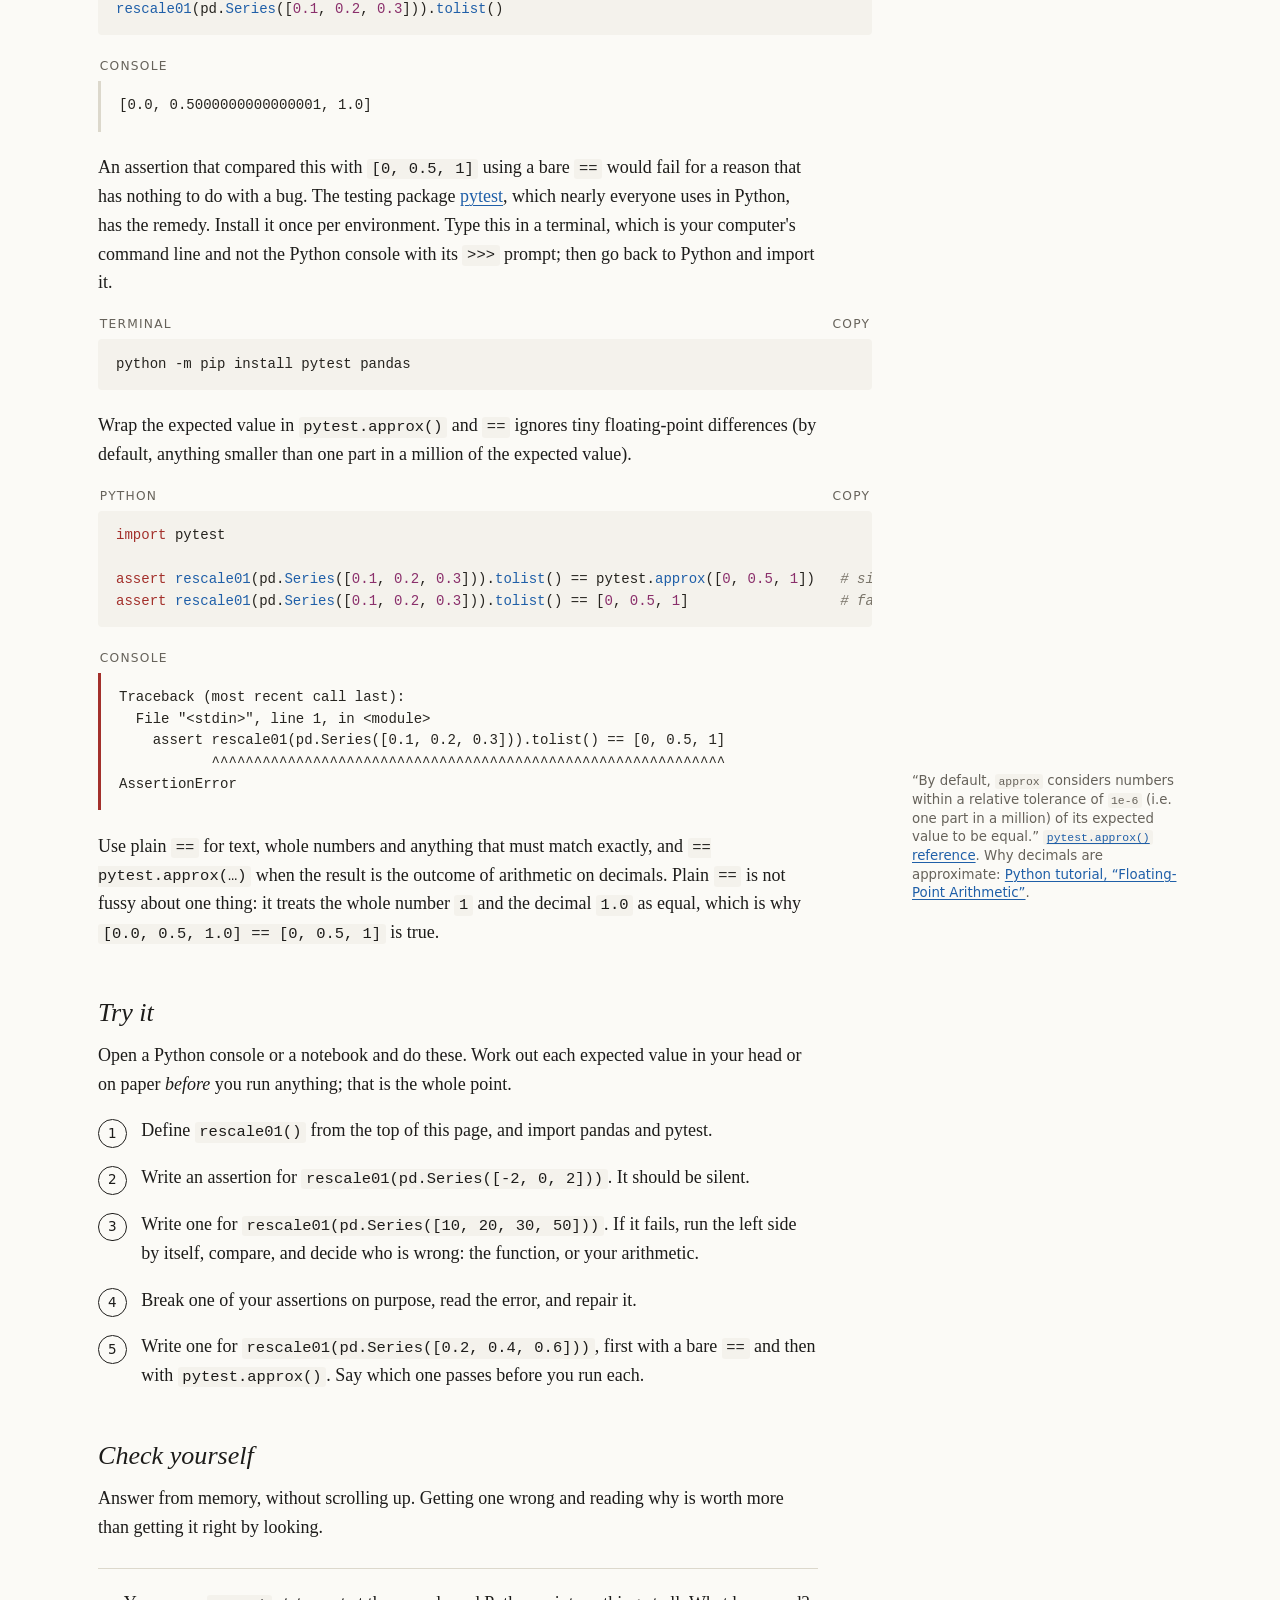
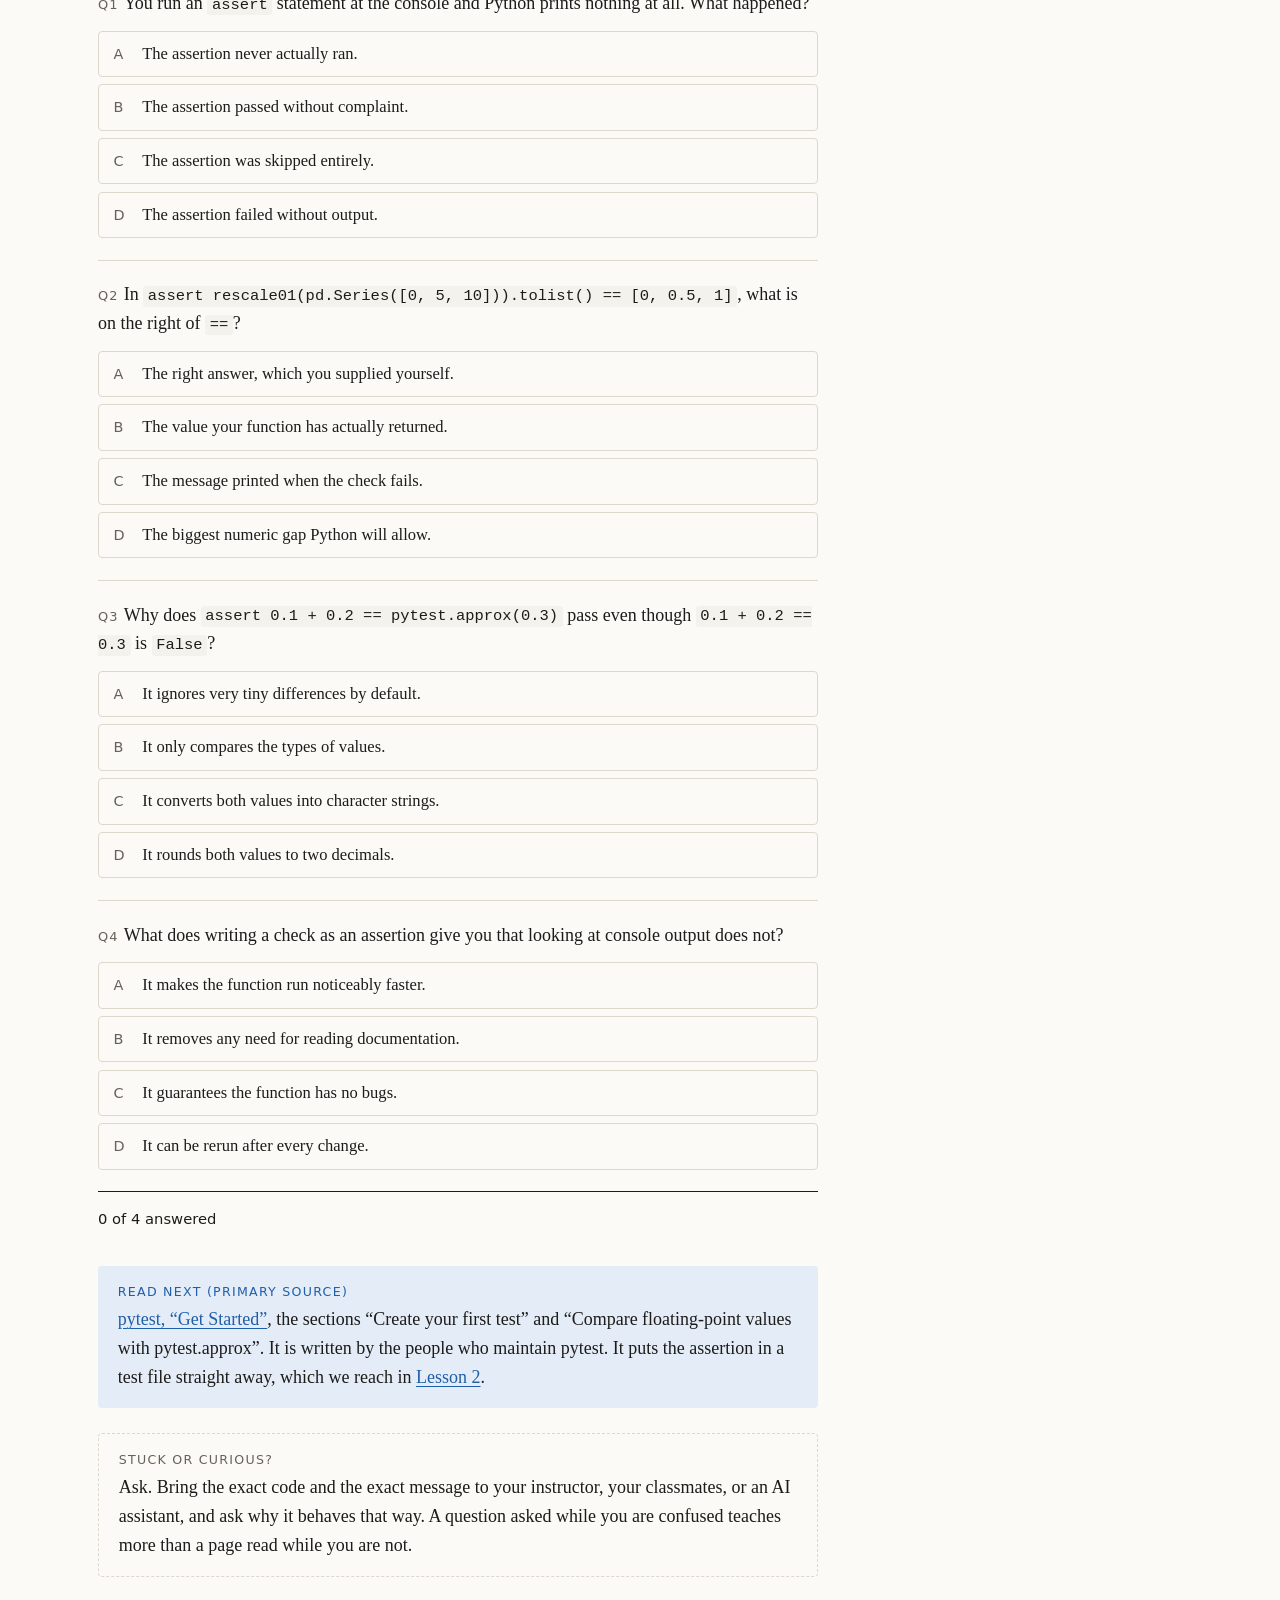
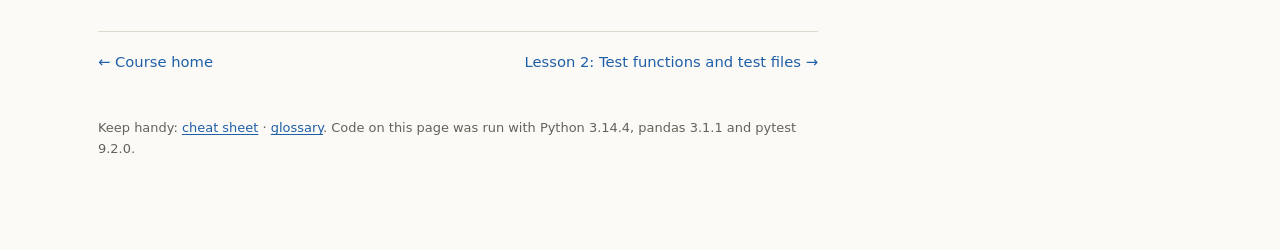
==== commit 3c994aca: "Add Google Colab notebooks for all five lessons One notebook per lesson in notebooks/, generated by " ====
--- a/lessons/0001-first-assertion.html
+++ b/lessons/0001-first-assertion.html
@@ -32,6 +32,11 @@
     <p>Write an <code>assert</code> statement for a function of your own, and tell a pass from a failure.</p>
   </div>
 
+  <div class="box">
+    <span class="label">Run it in your browser</span>
+    <p><a href="https://colab.research.google.com/github/acatlin/python-unit-testing/blob/main/notebooks/0001-first-assertion.ipynb">Open this lesson's code in Google Colab</a>. No installing; you need a Google account. A notebook lays out a failed <code>assert</code> differently from the console shown here; the last line, <code>AssertionError</code>, is the same.</p>
+  </div>
+
   <h2>The check that disappears</h2>
   <p>Here is a small helper of the kind you write all the time while cleaning data. It rescales a numeric column so that its smallest value becomes 0 and its largest becomes 1. Type it into a Python console or a notebook cell.</p>
 
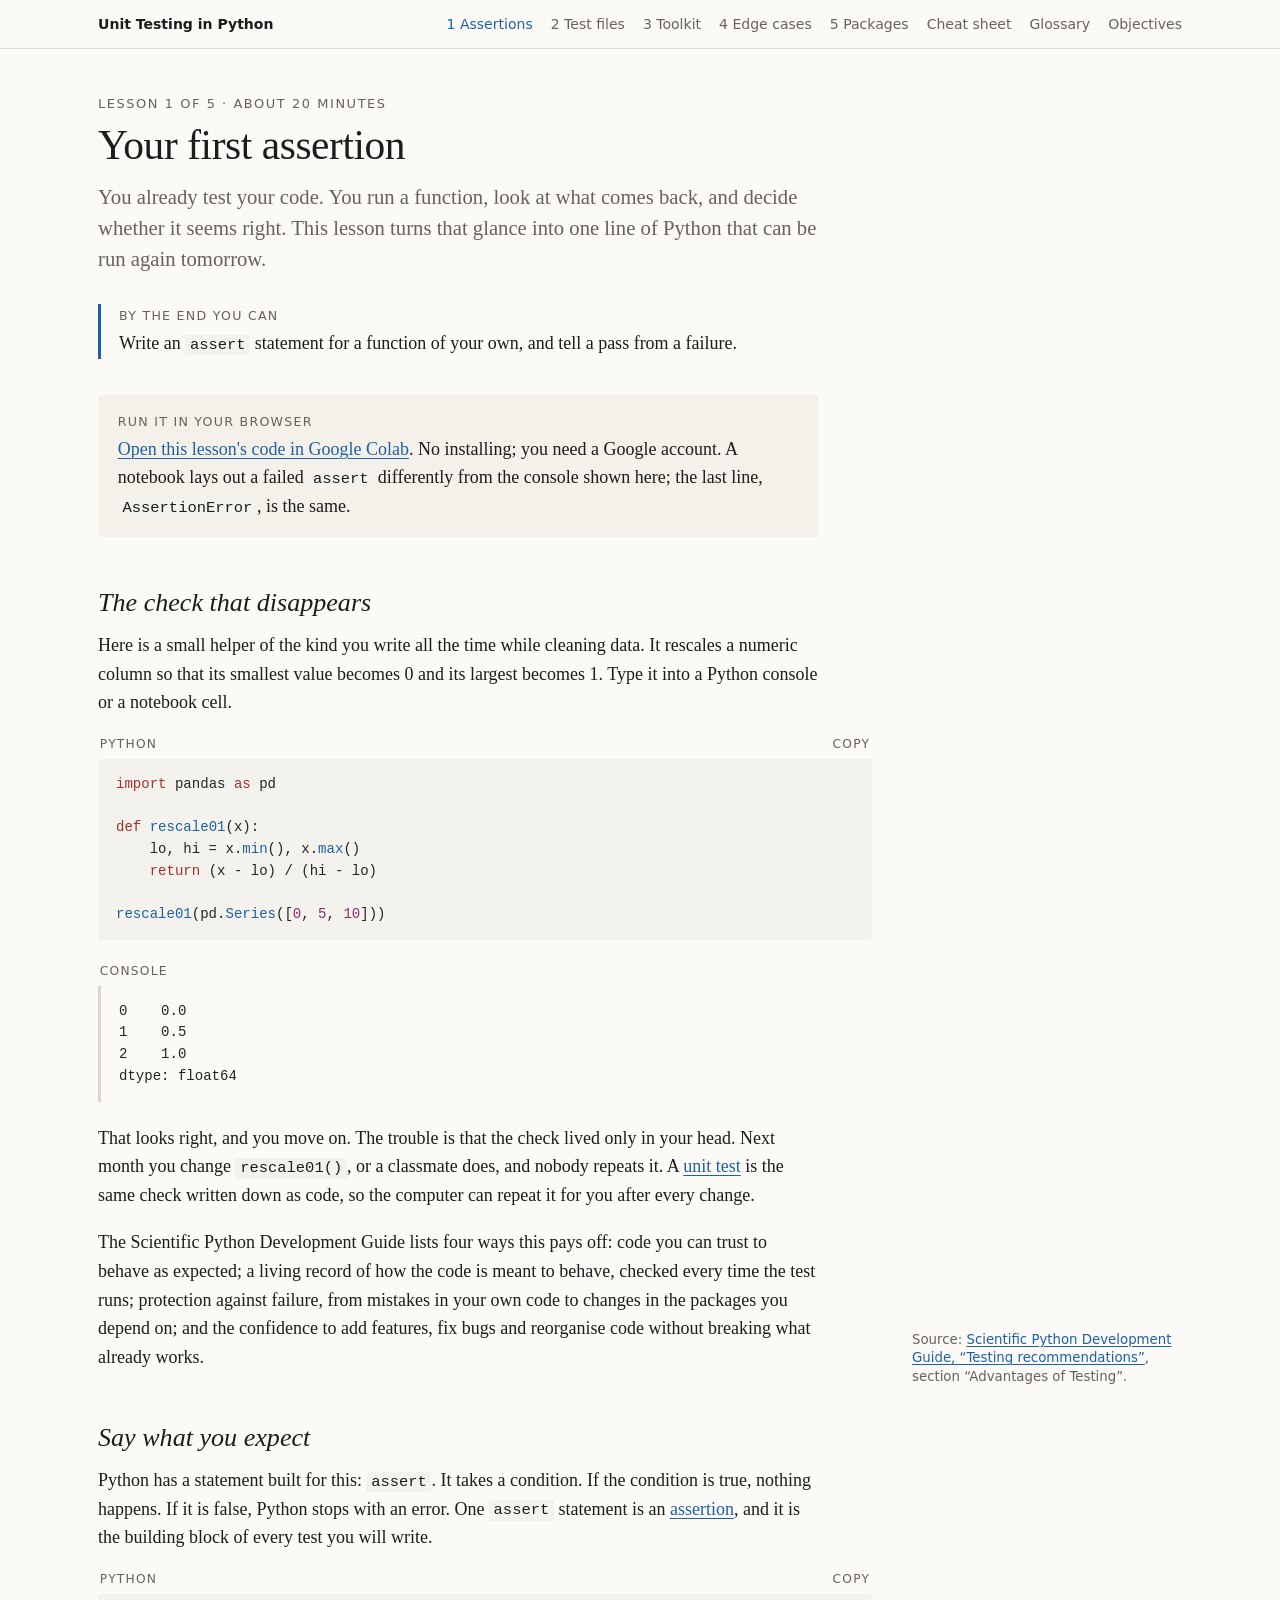
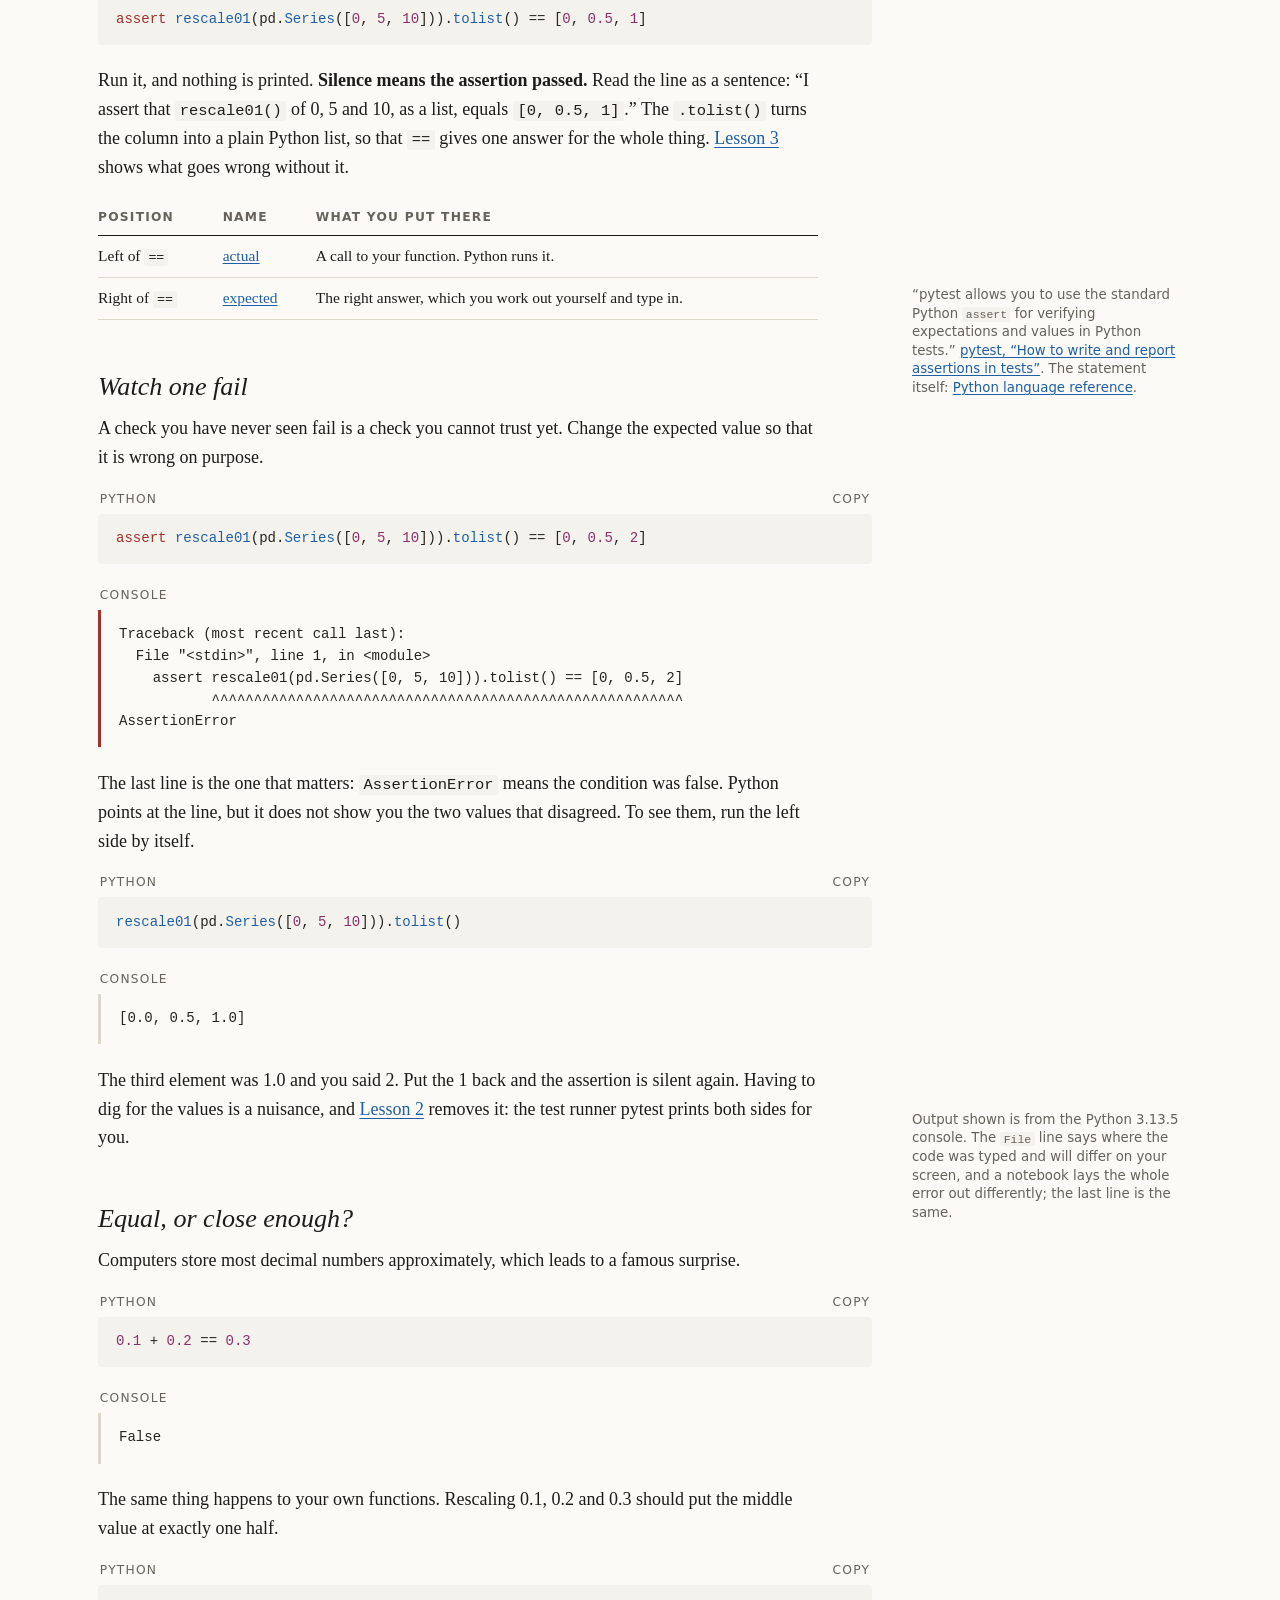
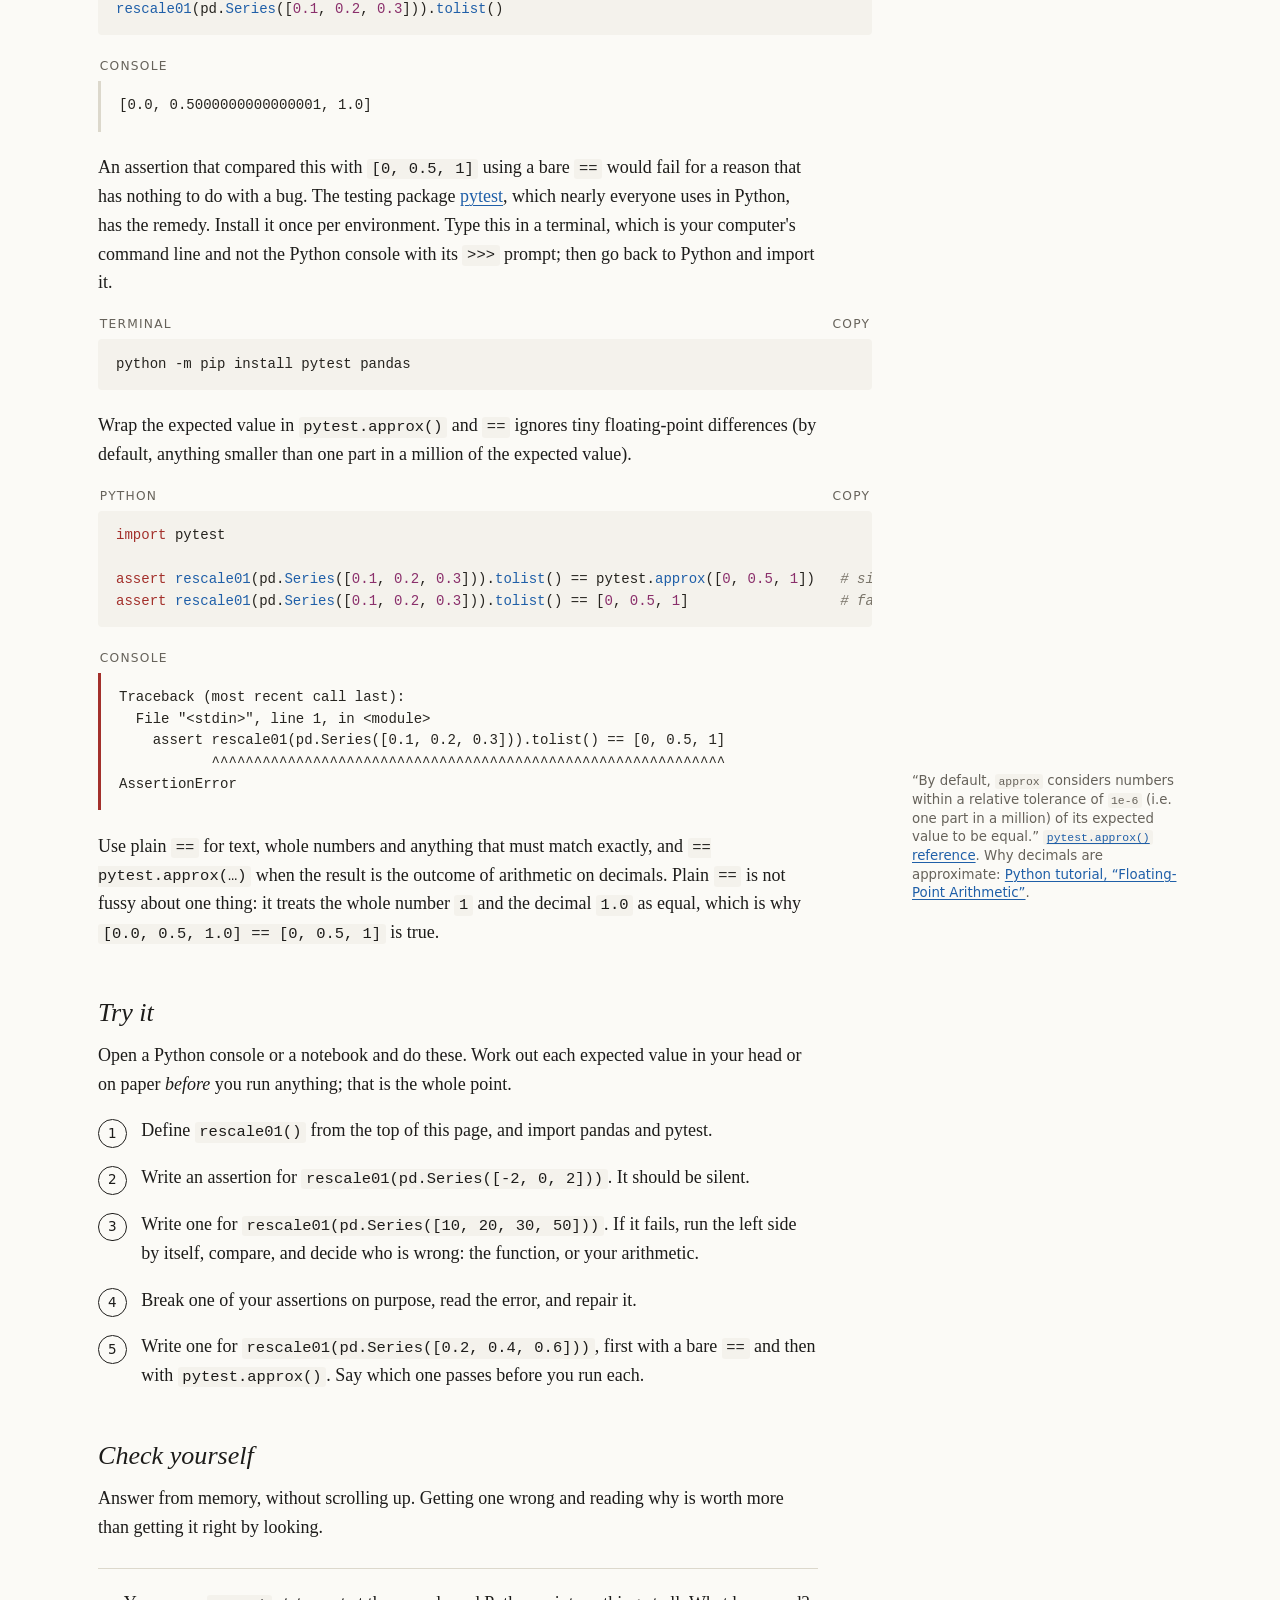
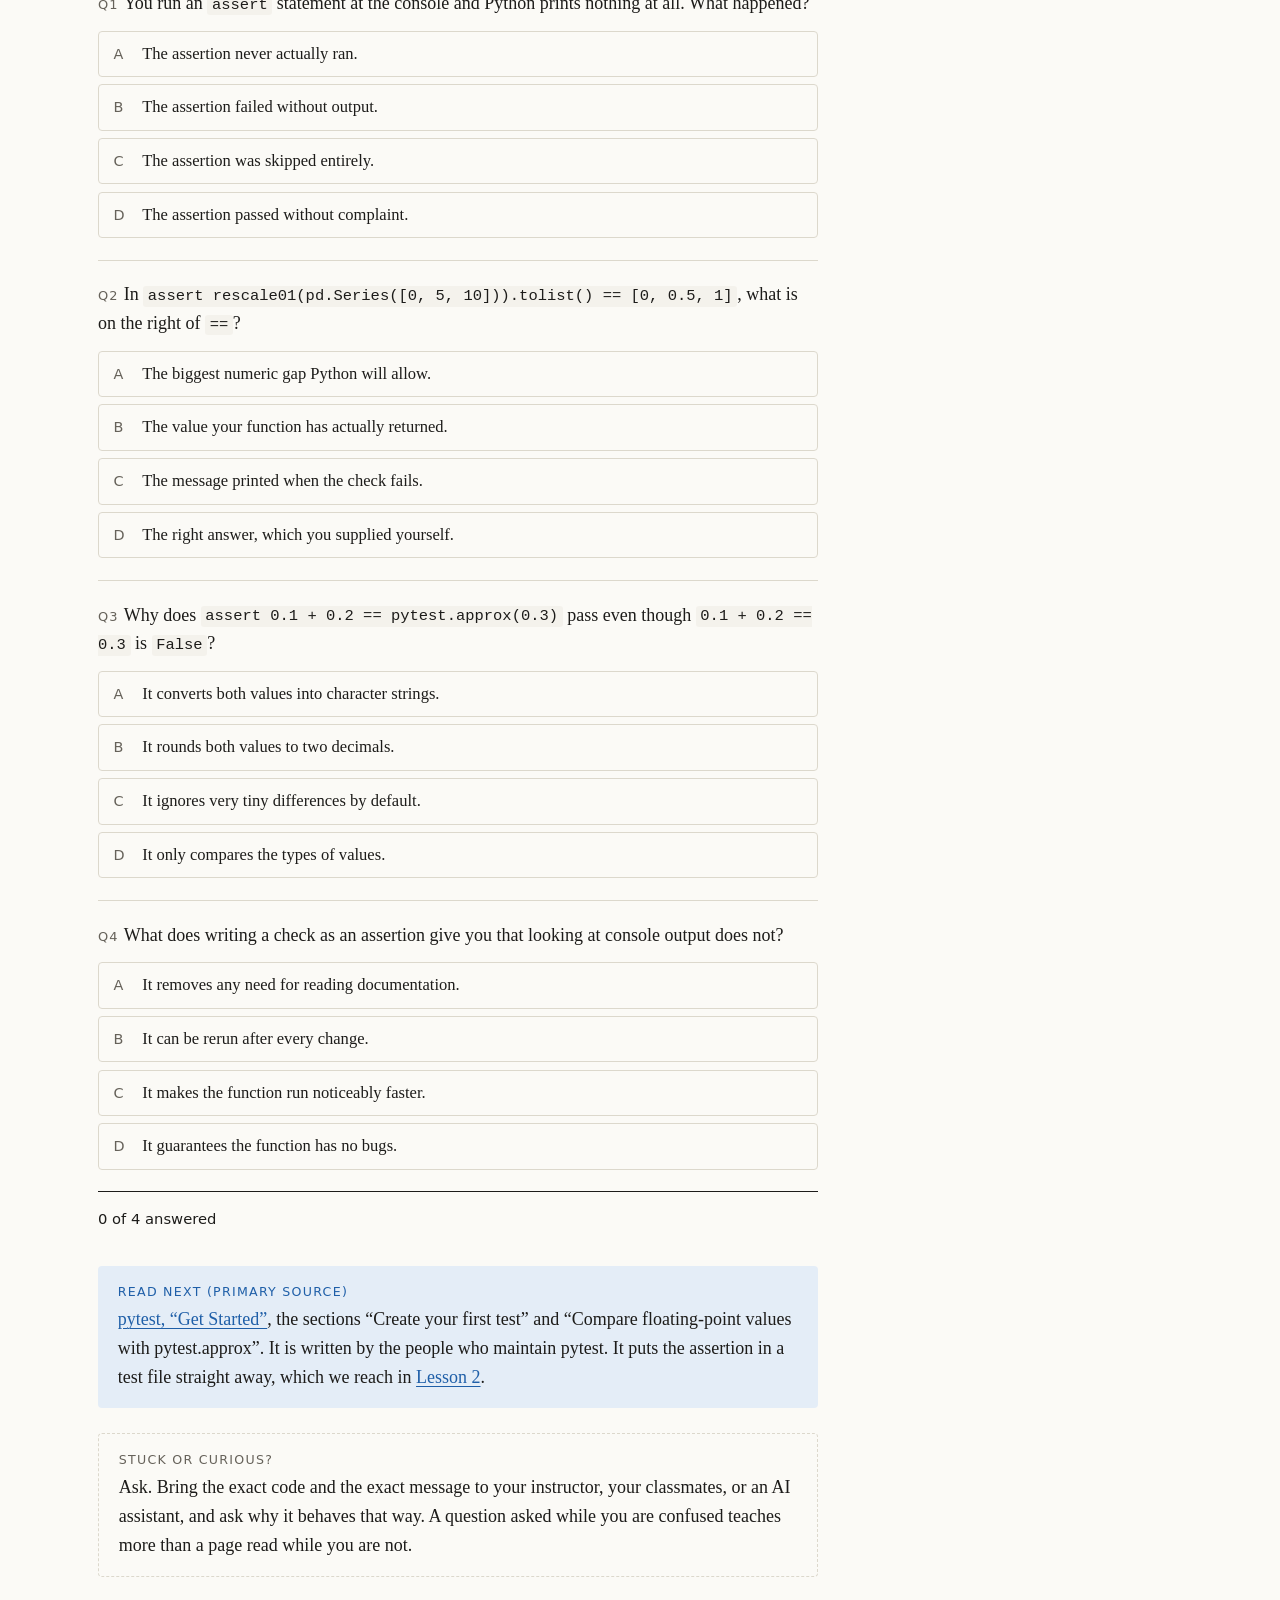
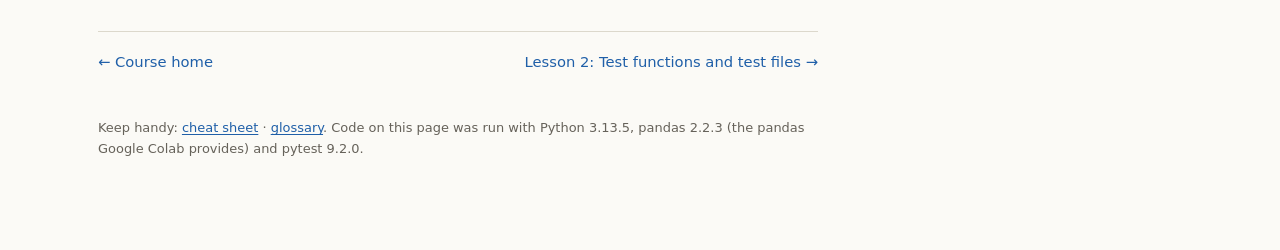
==== commit ea840d75: "Move the course to pandas 2.2.3, the version Google Colab ships The pages now quote output from Pyth" ====
--- a/lessons/0001-first-assertion.html
+++ b/lessons/0001-first-assertion.html
@@ -112,7 +112,7 @@
   </figure>
 
   <p>The third element was 1.0 and you said 2. Put the 1 back and the assertion is silent again. Having to dig for the values is a nuisance, and <a href="0002-test-functions-and-test-files.html">Lesson 2</a> removes it: the test runner pytest prints both sides for you.</p>
-  <span class="cite">Output shown is from the Python 3.14.4 console. The <code>File</code> line says where the code was typed and will differ on your screen, and a notebook lays the whole error out differently; the last line is the same.</span>
+  <span class="cite">Output shown is from the Python 3.13.5 console. The <code>File</code> line says where the code was typed and will differ on your screen, and a notebook lays the whole error out differently; the last line is the same.</span>
 
   <h2>Equal, or close enough?</h2>
   <p>Computers store most decimal numbers approximately, which leads to a famous surprise.</p>
@@ -237,7 +237,7 @@
     <a href="../index.html">← Course home</a>
     <a class="next" href="0002-test-functions-and-test-files.html">Lesson 2: Test functions and test files →</a>
   </nav>
-  <p class="colophon">Keep handy: <a href="../reference/cheat-sheet.html">cheat sheet</a> · <a href="../reference/glossary.html">glossary</a>. Code on this page was run with Python 3.14.4, pandas 3.1.1 and pytest 9.2.0.</p>
+  <p class="colophon">Keep handy: <a href="../reference/cheat-sheet.html">cheat sheet</a> · <a href="../reference/glossary.html">glossary</a>. Code on this page was run with Python 3.13.5, pandas 2.2.3 (the pandas Google Colab provides) and pytest 9.2.0.</p>
 </main>
 </body>
 </html>
